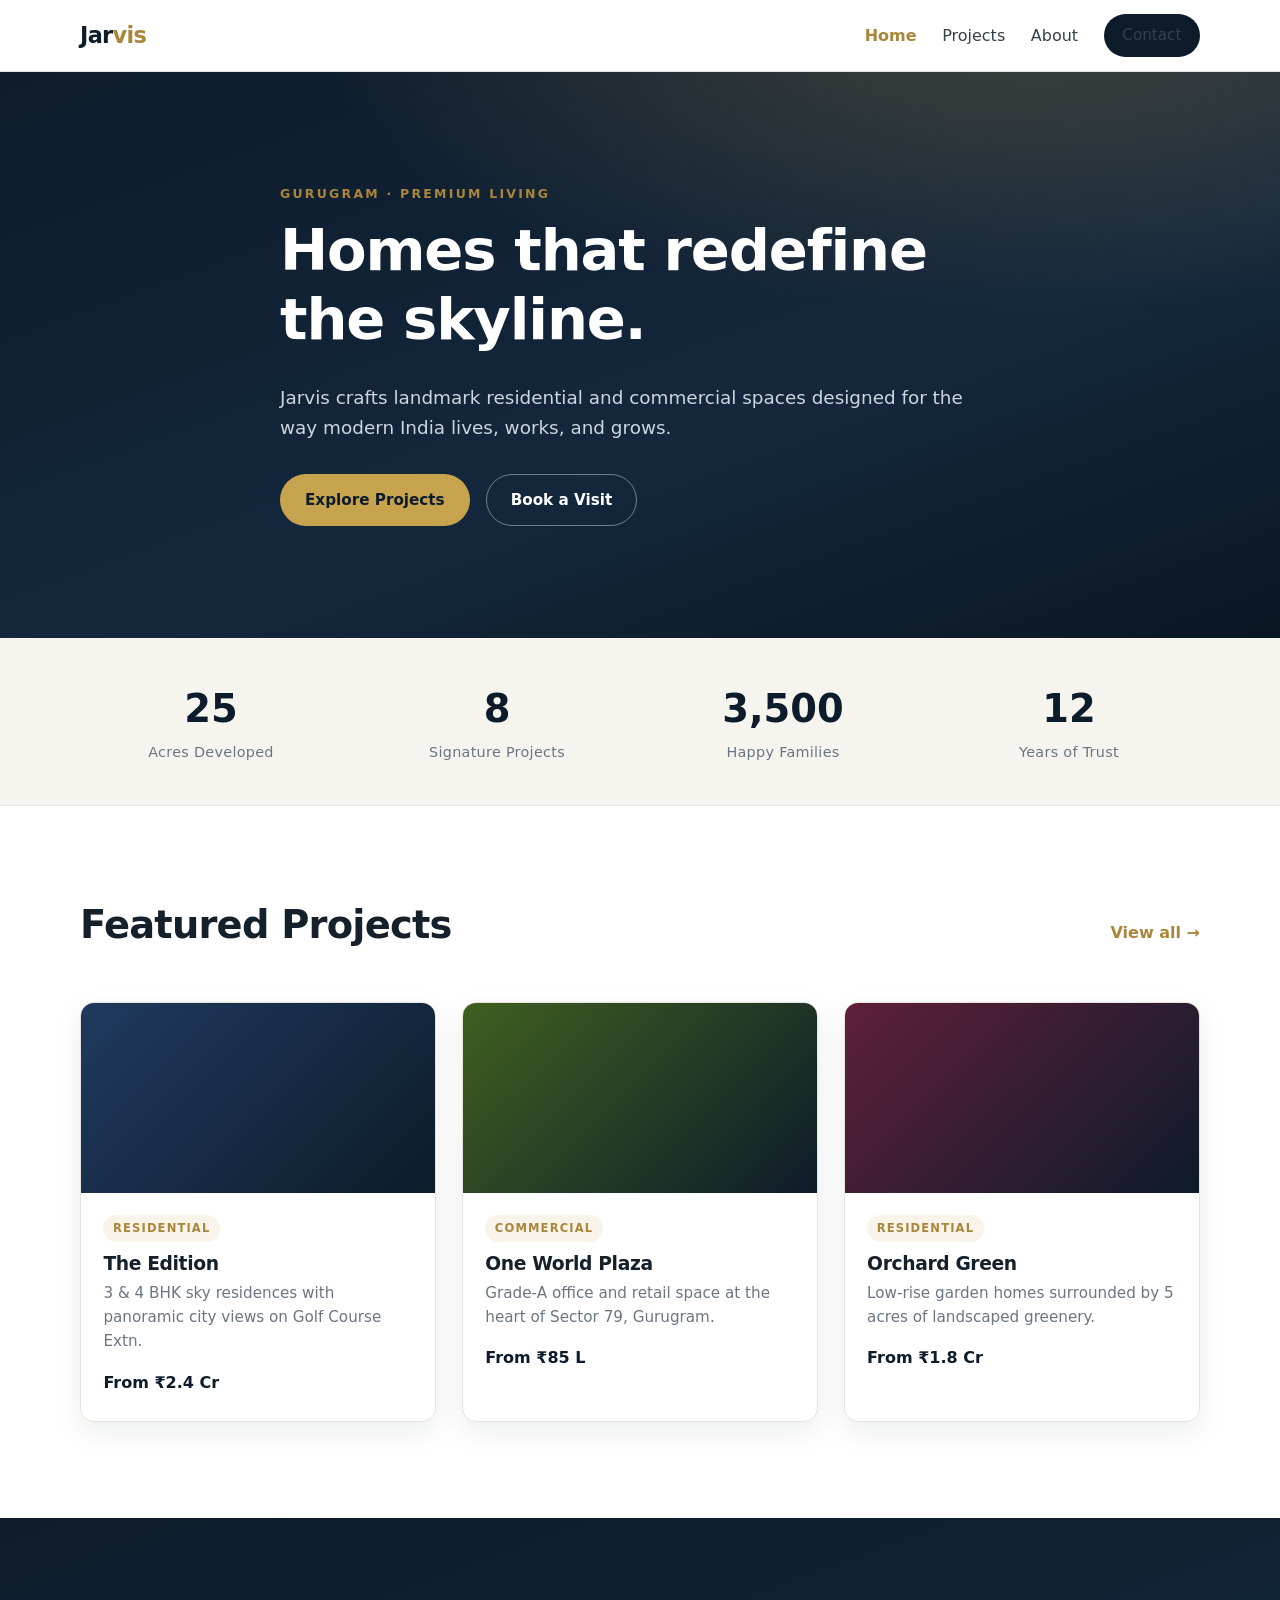
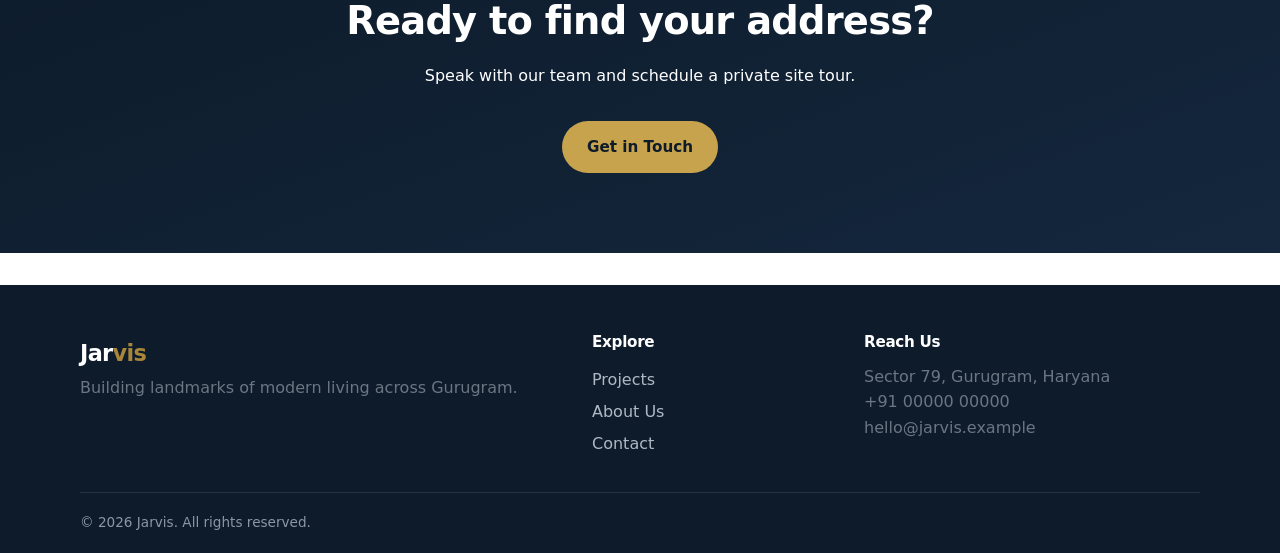
==== index.html @ 3f621bff "Initial commit: Jarvis real estate website" ====
<!DOCTYPE html>
<html lang="en">
<head>
  <meta charset="UTF-8" />
  <meta name="viewport" content="width=device-width, initial-scale=1.0" />
  <meta name="description" content="Jarvis — premium residential and commercial real estate in Gurugram and beyond." />
  <title>Jarvis — Premium Real Estate</title>
  <link rel="stylesheet" href="css/styles.css" />
</head>
<body>
  <header class="site-header" id="top">
    <div class="container nav-wrap">
      <a class="brand" href="index.html">Jar<span>vis</span></a>
      <button class="nav-toggle" aria-label="Toggle menu" aria-expanded="false">
        <span></span><span></span><span></span>
      </button>
      <nav class="nav">
        <a href="index.html" class="active">Home</a>
        <a href="projects.html">Projects</a>
        <a href="about.html">About</a>
        <a href="contact.html" class="btn btn-nav">Contact</a>
      </nav>
    </div>
  </header>

  <main>
    <section class="hero">
      <div class="container hero-inner">
        <p class="eyebrow">Gurugram · Premium Living</p>
        <h1>Homes that redefine the skyline.</h1>
        <p class="lead">
          Jarvis crafts landmark residential and commercial spaces
          designed for the way modern India lives, works, and grows.
        </p>
        <div class="hero-actions">
          <a href="projects.html" class="btn btn-primary">Explore Projects</a>
          <a href="contact.html" class="btn btn-ghost">Book a Visit</a>
        </div>
      </div>
    </section>

    <section class="stats">
      <div class="container stats-grid">
        <div class="stat"><span class="num" data-count="25">0</span><span class="label">Acres Developed</span></div>
        <div class="stat"><span class="num" data-count="8">0</span><span class="label">Signature Projects</span></div>
        <div class="stat"><span class="num" data-count="3500">0</span><span class="label">Happy Families</span></div>
        <div class="stat"><span class="num" data-count="12">0</span><span class="label">Years of Trust</span></div>
      </div>
    </section>

    <section class="section">
      <div class="container">
        <div class="section-head">
          <h2>Featured Projects</h2>
          <a href="projects.html" class="link-more">View all →</a>
        </div>
        <div class="cards">
          <article class="card">
            <div class="card-media" style="--h:#1f3a5f"></div>
            <div class="card-body">
              <span class="tag">Residential</span>
              <h3>The Edition</h3>
              <p>3 &amp; 4 BHK sky residences with panoramic city views on Golf Course Extn.</p>
              <span class="price">From ₹2.4 Cr</span>
            </div>
          </article>
          <article class="card">
            <div class="card-media" style="--h:#3f5f1f"></div>
            <div class="card-body">
              <span class="tag">Commercial</span>
              <h3>One World Plaza</h3>
              <p>Grade-A office and retail space at the heart of Sector 79, Gurugram.</p>
              <span class="price">From ₹85 L</span>
            </div>
          </article>
          <article class="card">
            <div class="card-media" style="--h:#5f1f3a"></div>
            <div class="card-body">
              <span class="tag">Residential</span>
              <h3>Orchard Green</h3>
              <p>Low-rise garden homes surrounded by 5 acres of landscaped greenery.</p>
              <span class="price">From ₹1.8 Cr</span>
            </div>
          </article>
        </div>
      </div>
    </section>

    <section class="cta">
      <div class="container cta-inner">
        <h2>Ready to find your address?</h2>
        <p>Speak with our team and schedule a private site tour.</p>
        <a href="contact.html" class="btn btn-primary">Get in Touch</a>
      </div>
    </section>
  </main>

  <footer class="site-footer">
    <div class="container footer-grid">
      <div>
        <a class="brand" href="index.html">Jar<span>vis</span></a>
        <p class="muted">Building landmarks of modern living across Gurugram.</p>
      </div>
      <div>
        <h4>Explore</h4>
        <a href="projects.html">Projects</a>
        <a href="about.html">About Us</a>
        <a href="contact.html">Contact</a>
      </div>
      <div>
        <h4>Reach Us</h4>
        <p class="muted">Sector 79, Gurugram, Haryana<br />+91 00000 00000<br />hello@jarvis.example</p>
      </div>
    </div>
    <div class="container footer-bottom">
      <span>© <span id="year"></span> Jarvis. All rights reserved.</span>
    </div>
  </footer>

  <script src="js/main.js"></script>
</body>
</html>
---- css/styles.css ----
/* ===== Smartworld Developers — Design System ===== */
:root {
  --navy: #0d1b2a;
  --navy-2: #14273d;
  --ink: #16202b;
  --paper: #ffffff;
  --sand: #f6f4ef;
  --muted: #6b7683;
  --line: #e7e3da;
  --gold: #c8a34e;
  --gold-dark: #a9863a;
  --radius: 14px;
  --shadow: 0 10px 30px rgba(13, 27, 42, 0.08);
  --wrap: 1120px;
  --font: "Segoe UI", system-ui, -apple-system, Roboto, Helvetica, Arial, sans-serif;
}

* { box-sizing: border-box; }
html { scroll-behavior: smooth; }
body {
  margin: 0;
  font-family: var(--font);
  color: var(--ink);
  background: var(--paper);
  line-height: 1.6;
  -webkit-font-smoothing: antialiased;
}
h1, h2, h3, h4 { line-height: 1.2; margin: 0 0 .5em; letter-spacing: -0.02em; }
h1 { font-size: clamp(2.2rem, 5vw, 3.6rem); }
h2 { font-size: clamp(1.6rem, 3.5vw, 2.4rem); }
p { margin: 0 0 1rem; }
a { color: inherit; text-decoration: none; }
img { max-width: 100%; display: block; }

.container { width: min(var(--wrap), 92%); margin-inline: auto; }
.muted { color: var(--muted); }
.eyebrow {
  text-transform: uppercase; letter-spacing: .18em; font-size: .78rem;
  font-weight: 700; color: var(--gold-dark); margin-bottom: .75rem;
}
.lead { font-size: 1.15rem; color: #3a4653; max-width: 60ch; }

/* ===== Buttons ===== */
.btn {
  display: inline-block; padding: .8rem 1.5rem; border-radius: 999px;
  font-weight: 600; font-size: .95rem; cursor: pointer; border: 1px solid transparent;
  transition: transform .15s ease, background .2s ease, color .2s ease, box-shadow .2s ease;
}
.btn:active { transform: translateY(1px); }
.btn-primary { background: var(--gold); color: var(--navy); }
.btn-primary:hover { background: var(--gold-dark); box-shadow: 0 8px 20px rgba(200,163,78,.35); }
.btn-ghost { border-color: rgba(255,255,255,.4); color: #fff; }
.btn-ghost:hover { background: rgba(255,255,255,.1); }
.btn-nav { padding: .5rem 1.1rem; background: var(--navy); color: #fff; }
.btn-nav:hover { background: var(--navy-2); }

/* ===== Header / Nav ===== */
.site-header {
  position: sticky; top: 0; z-index: 50;
  background: rgba(255,255,255,.9); backdrop-filter: blur(10px);
  border-bottom: 1px solid var(--line);
}
.nav-wrap { display: flex; align-items: center; justify-content: space-between; padding: .9rem 0; }
.brand { font-size: 1.4rem; font-weight: 800; letter-spacing: -.03em; color: var(--navy); }
.brand span { color: var(--gold-dark); }
.nav { display: flex; align-items: center; gap: 1.6rem; }
.nav a { font-weight: 500; color: #33404d; }
.nav a:hover { color: var(--navy); }
.nav a.active:not(.btn) { color: var(--gold-dark); font-weight: 700; }
.nav-toggle { display: none; flex-direction: column; gap: 5px; background: none; border: 0; cursor: pointer; padding: 6px; }
.nav-toggle span { width: 24px; height: 2px; background: var(--navy); transition: .25s; }

/* ===== Hero ===== */
.hero {
  color: #fff; position: relative; overflow: hidden;
  background:
    radial-gradient(1200px 500px at 80% -10%, rgba(200,163,78,.25), transparent 60%),
    linear-gradient(160deg, var(--navy) 0%, var(--navy-2) 60%, #0a1622 100%);
}
.hero-inner { padding: clamp(4rem, 10vw, 7rem) 0; max-width: 720px; }
.hero .lead { color: #cdd6df; }
.hero-actions { display: flex; gap: 1rem; flex-wrap: wrap; margin-top: 2rem; }

/* ===== Stats ===== */
.stats { background: var(--sand); border-bottom: 1px solid var(--line); }
.stats-grid { display: grid; grid-template-columns: repeat(4, 1fr); gap: 1.5rem; padding: 2.5rem 0; text-align: center; }
.stat .num { display: block; font-size: 2.4rem; font-weight: 800; color: var(--navy); }
.stat .label { color: var(--muted); font-size: .9rem; letter-spacing: .02em; }

/* ===== Sections ===== */
.section { padding: clamp(3.5rem, 8vw, 6rem) 0; }
.section.alt { background: var(--sand); }
.section-head { display: flex; align-items: baseline; justify-content: space-between; gap: 1rem; margin-bottom: 2.2rem; flex-wrap: wrap; }
.link-more { color: var(--gold-dark); font-weight: 600; }
.page-head { padding: clamp(3rem, 7vw, 5rem) 0 0; }

/* ===== Cards ===== */
.cards { display: grid; grid-template-columns: repeat(auto-fill, minmax(280px, 1fr)); gap: 1.6rem; }
.card {
  background: #fff; border: 1px solid var(--line); border-radius: var(--radius);
  overflow: hidden; box-shadow: var(--shadow);
  transition: transform .2s ease, box-shadow .2s ease;
}
.card:hover { transform: translateY(-4px); box-shadow: 0 18px 40px rgba(13,27,42,.14); }
.card-media { height: 190px; background: linear-gradient(135deg, var(--h, #1f3a5f), #0d1b2a); }
.card-body { padding: 1.3rem 1.4rem 1.6rem; }
.tag {
  display: inline-block; font-size: .72rem; font-weight: 700; text-transform: uppercase;
  letter-spacing: .1em; color: var(--gold-dark); background: rgba(200,163,78,.12);
  padding: .25rem .6rem; border-radius: 999px; margin-bottom: .7rem;
}
.card h3 { margin-bottom: .35rem; }
.card p { color: var(--muted); font-size: .95rem; }
.price { font-weight: 700; color: var(--navy); }

/* ===== Filters ===== */
.filters { display: flex; gap: .6rem; flex-wrap: wrap; margin-bottom: 2rem; }
.chip {
  padding: .5rem 1.1rem; border-radius: 999px; border: 1px solid var(--line);
  background: #fff; cursor: pointer; font-weight: 600; color: #45525f; transition: .2s;
}
.chip:hover { border-color: var(--gold); }
.chip.active { background: var(--navy); color: #fff; border-color: var(--navy); }

/* ===== Values / Prose ===== */
.prose { max-width: 70ch; font-size: 1.08rem; color: #33404d; }
.values { display: grid; grid-template-columns: repeat(auto-fit, minmax(220px, 1fr)); gap: 1.4rem; }
.value { background: #fff; border: 1px solid var(--line); border-radius: var(--radius); padding: 1.5rem; }
.value h3 { color: var(--navy); }
.value p { color: var(--muted); margin: 0; }

/* ===== CTA ===== */
.cta { background: linear-gradient(160deg, var(--navy), var(--navy-2)); color: #fff; }
.cta-inner { text-align: center; padding: clamp(3rem, 7vw, 5rem) 0; }
.cta .btn { margin-top: 1rem; }

/* ===== Contact ===== */
.contact-grid { display: grid; grid-template-columns: 1.4fr 1fr; gap: 3rem; }
.field { margin-bottom: 1.1rem; display: flex; flex-direction: column; gap: .4rem; }
.field label { font-weight: 600; font-size: .9rem; }
.field input, .field textarea {
  font: inherit; padding: .75rem .9rem; border: 1px solid var(--line);
  border-radius: 10px; background: var(--sand); color: var(--ink); resize: vertical;
}
.field input:focus, .field textarea:focus { outline: 2px solid var(--gold); border-color: transparent; background: #fff; }
.form-note { font-weight: 600; min-height: 1.2em; margin-top: .5rem; }
.form-note.ok { color: #2e7d32; }
.form-note.err { color: #c0392b; }
.contact-info h3 { color: var(--navy); font-size: 1rem; margin-top: 1.2rem; }
.contact-info h3:first-child { margin-top: 0; }

/* ===== Footer ===== */
.site-footer { background: var(--navy); color: #cdd6df; margin-top: 2rem; }
.footer-grid { display: grid; grid-template-columns: 2fr 1fr 1.4fr; gap: 2rem; padding: 3rem 0 2rem; }
.site-footer .brand { color: #fff; }
.footer-grid h4 { color: #fff; margin-bottom: .8rem; font-size: .95rem; }
.footer-grid a { display: block; color: #aeb9c4; padding: .2rem 0; }
.footer-grid a:hover { color: var(--gold); }
.footer-bottom { border-top: 1px solid rgba(255,255,255,.1); padding: 1.2rem 0; font-size: .85rem; color: #8b97a3; }

/* ===== Responsive ===== */
@media (max-width: 780px) {
  .nav-toggle { display: flex; }
  .nav {
    position: fixed; inset: 62px 0 auto 0; flex-direction: column; align-items: flex-start;
    gap: 0; background: #fff; border-bottom: 1px solid var(--line); padding: .5rem 6%;
    transform: translateY(-140%); transition: transform .3s ease; box-shadow: var(--shadow);
  }
  .nav.open { transform: translateY(0); }
  .nav a { width: 100%; padding: .9rem 0; border-bottom: 1px solid var(--line); }
  .nav .btn-nav { border-bottom: 0; margin: .6rem 0; }
  .stats-grid { grid-template-columns: repeat(2, 1fr); }
  .contact-grid { grid-template-columns: 1fr; gap: 2rem; }
  .footer-grid { grid-template-columns: 1fr; gap: 1.5rem; }
}
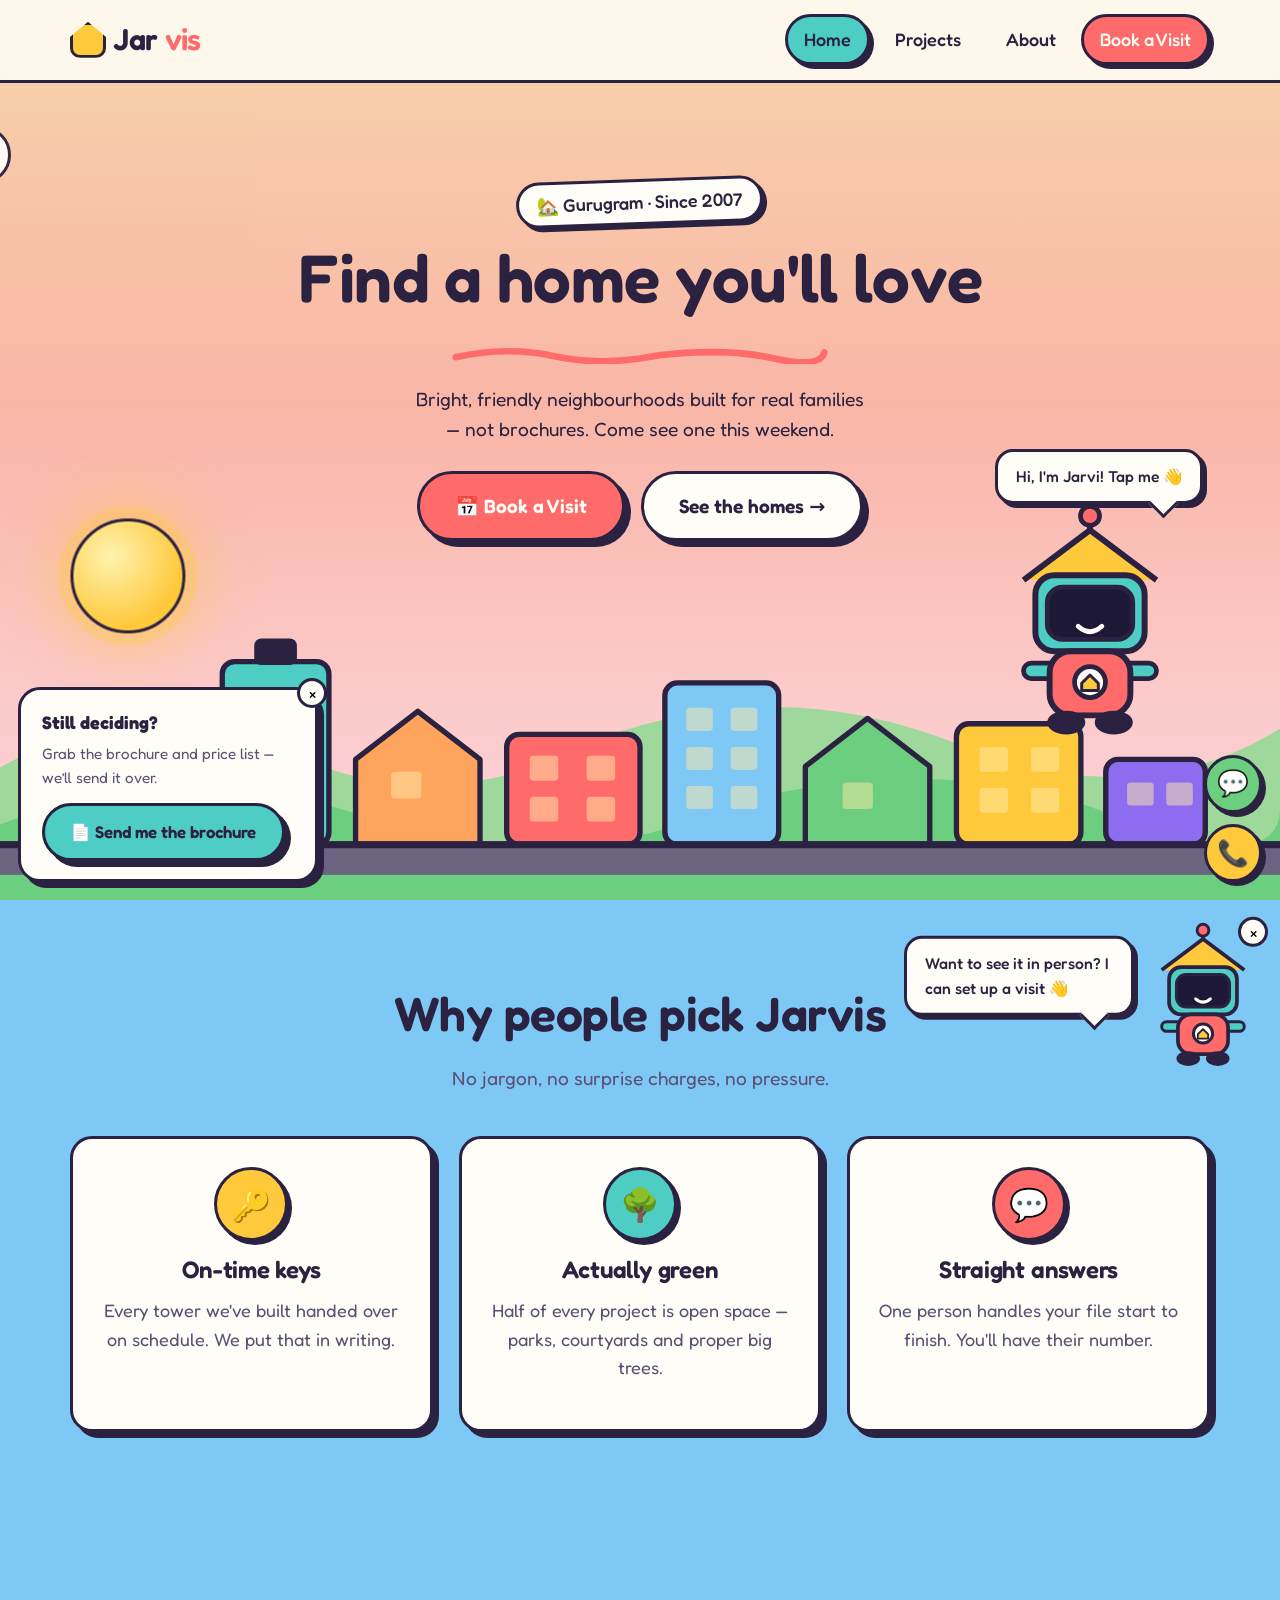
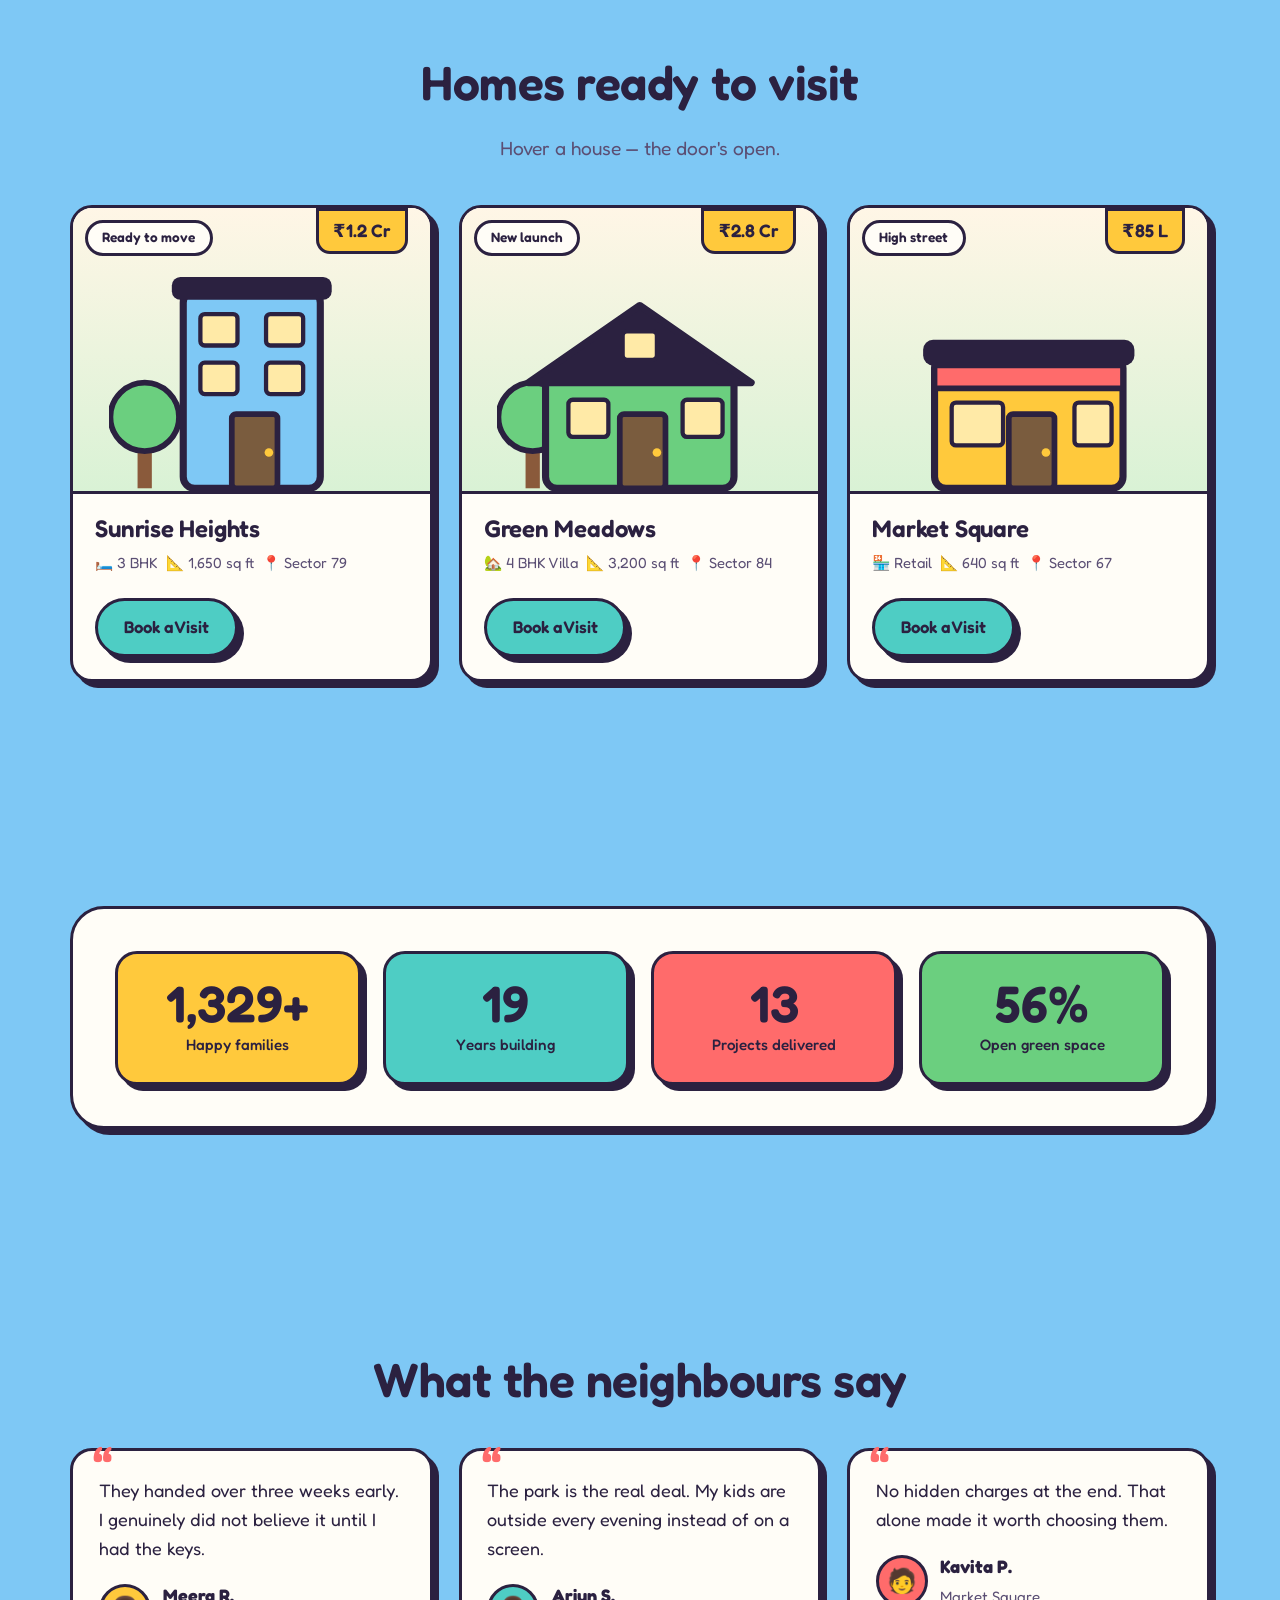
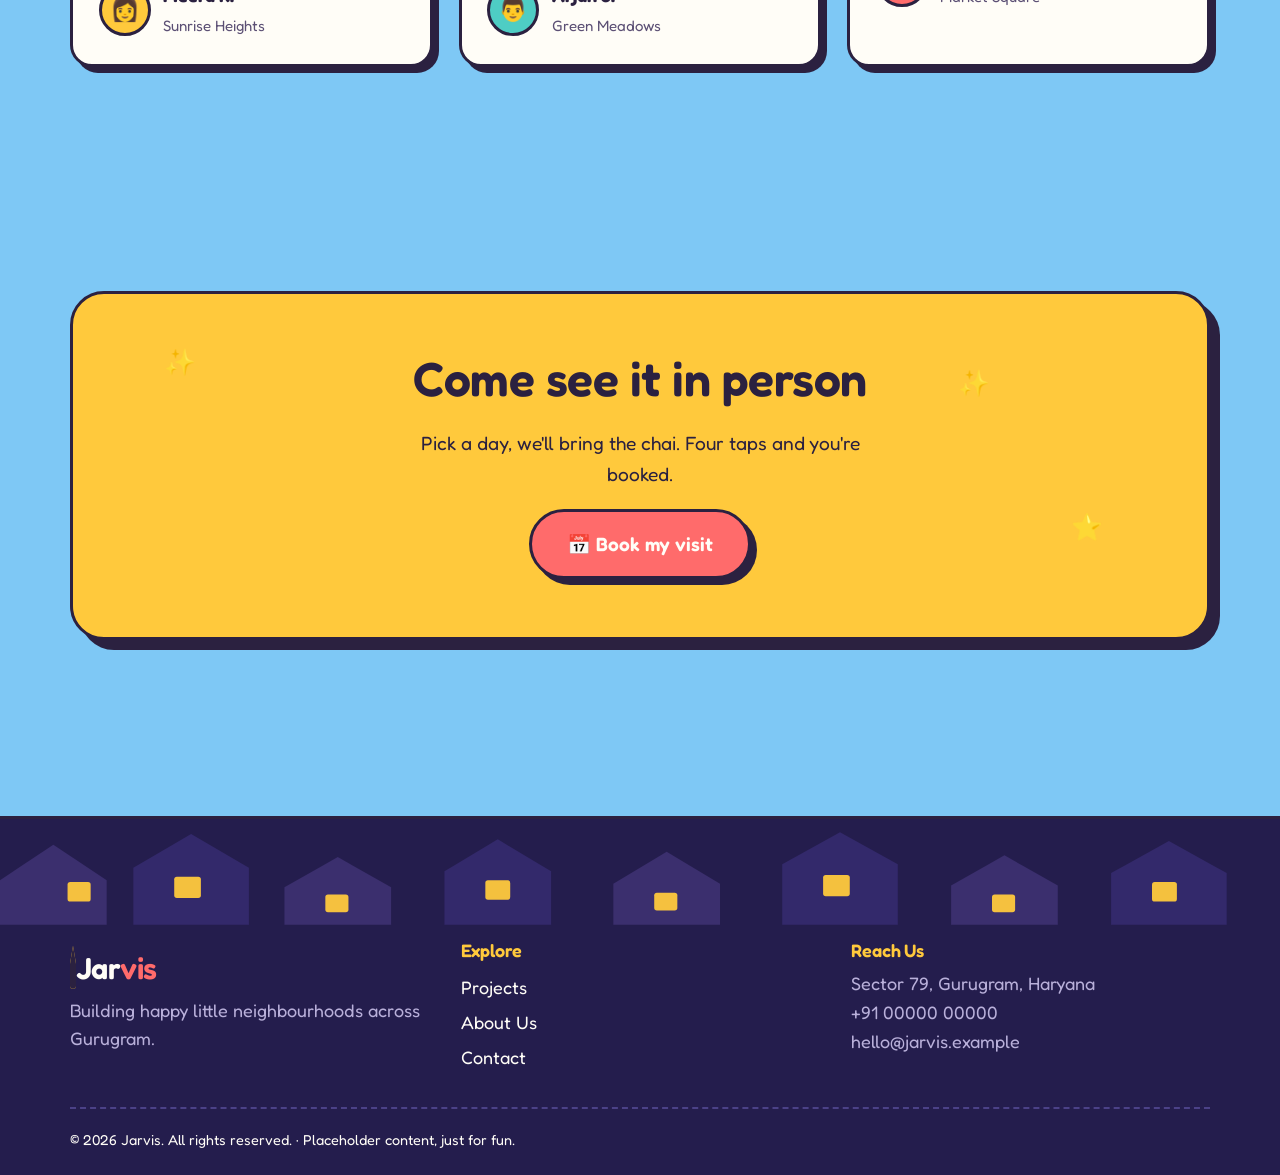
==== commit 5eb6aebe: "Cartoon redesign: day-to-night sky, Jarvi mascot, booking wizard Rebuilds the whole site as a hand-d" ====
--- a/index.html
+++ b/index.html
@@ -3,12 +3,15 @@
 <head>
   <meta charset="UTF-8" />
   <meta name="viewport" content="width=device-width, initial-scale=1.0" />
-  <meta name="description" content="Jarvis — premium residential and commercial real estate in Gurugram and beyond." />
-  <title>Jarvis — Premium Real Estate</title>
+  <meta name="description" content="Jarvis builds happy little neighbourhoods across Gurugram. Book a site visit in four taps." />
+  <title>Jarvis — Homes with a Happy Face</title>
+  <link rel="preconnect" href="https://fonts.googleapis.com" />
+  <link rel="preconnect" href="https://fonts.gstatic.com" crossorigin />
+  <link href="https://fonts.googleapis.com/css2?family=Fredoka:wght@400;500;600&display=swap" rel="stylesheet" />
   <link rel="stylesheet" href="css/styles.css" />
 </head>
-<body>
-  <header class="site-header" id="top">
+<body data-phone="+910000000000">
+  <header class="site-header">
     <div class="container nav-wrap">
       <a class="brand" href="index.html">Jar<span>vis</span></a>
       <button class="nav-toggle" aria-label="Toggle menu" aria-expanded="false">
@@ -18,102 +21,269 @@
         <a href="index.html" class="active">Home</a>
         <a href="projects.html">Projects</a>
         <a href="about.html">About</a>
-        <a href="contact.html" class="btn btn-nav">Contact</a>
+        <a href="contact.html" class="btn-nav" data-book data-source="header">Book a Visit</a>
       </nav>
     </div>
   </header>
 
   <main>
+    <!-- ================= HERO ================= -->
     <section class="hero">
       <div class="container hero-inner">
-        <p class="eyebrow">Gurugram · Premium Living</p>
-        <h1>Homes that redefine the skyline.</h1>
-        <p class="lead">
-          Jarvis crafts landmark residential and commercial spaces
-          designed for the way modern India lives, works, and grows.
-        </p>
-        <div class="hero-actions">
-          <a href="projects.html" class="btn btn-primary">Explore Projects</a>
-          <a href="contact.html" class="btn btn-ghost">Book a Visit</a>
-        </div>
-      </div>
-    </section>
-
-    <section class="stats">
-      <div class="container stats-grid">
-        <div class="stat"><span class="num" data-count="25">0</span><span class="label">Acres Developed</span></div>
-        <div class="stat"><span class="num" data-count="8">0</span><span class="label">Signature Projects</span></div>
-        <div class="stat"><span class="num" data-count="3500">0</span><span class="label">Happy Families</span></div>
-        <div class="stat"><span class="num" data-count="12">0</span><span class="label">Years of Trust</span></div>
-      </div>
-    </section>
-
+        <p class="eyebrow">🏡 Gurugram · Since 2007</p>
+        <h1 class="pop-in">Find a home you'll love</h1>
+        <svg class="squiggle" viewBox="0 0 400 24" aria-hidden="true">
+          <path d="M6 16 Q60 4 110 15 T220 14 Q290 6 340 17 T394 11" />
+        </svg>
+        <p class="lead">Bright, friendly neighbourhoods built for real families — not brochures. Come see one this weekend.</p>
+        <div class="hero-cta">
+          <button class="btn btn-coral btn-lg" type="button" data-book data-source="hero">📅 Book a Visit</button>
+          <a class="btn btn-lg" href="projects.html">See the homes →</a>
+        </div>
+      </div>
+
+      <div class="hero-jarvi">
+        <div class="bubble">Hi, I'm Jarvi! Tap me 👋</div>
+      </div>
+
+      <div class="skyline">
+        <svg viewBox="0 0 1440 280" aria-hidden="true">
+          <rect x="90" y="96" width="140" height="150" rx="14" fill="#8d6cf0" stroke="#2b2140" stroke-width="6"/>
+          <rect class="win" x="115" y="120" width="30" height="26" rx="4"/>
+          <rect class="win" x="175" y="120" width="30" height="26" rx="4"/>
+          <rect class="win" x="115" y="168" width="30" height="26" rx="4"/>
+          <rect class="win" x="175" y="168" width="30" height="26" rx="4"/>
+
+          <rect x="250" y="40" width="120" height="206" rx="14" fill="#4ecdc4" stroke="#2b2140" stroke-width="6"/>
+          <rect x="286" y="14" width="48" height="30" rx="8" fill="#2b2140"/>
+          <rect class="win" x="275" y="70" width="28" height="24" rx="4"/>
+          <rect class="win" x="318" y="70" width="28" height="24" rx="4"/>
+          <rect class="win" x="275" y="112" width="28" height="24" rx="4"/>
+          <rect class="win" x="318" y="112" width="28" height="24" rx="4"/>
+          <rect class="win" x="275" y="154" width="28" height="24" rx="4"/>
+          <rect class="win" x="318" y="154" width="28" height="24" rx="4"/>
+
+          <path d="M400 246 V150 L470 96 L540 150 V246 Z" fill="#ffa45c" stroke="#2b2140" stroke-width="6" stroke-linejoin="round"/>
+          <rect class="win" x="440" y="164" width="34" height="30" rx="4"/>
+
+          <rect x="570" y="122" width="150" height="124" rx="14" fill="#ff6b6b" stroke="#2b2140" stroke-width="6"/>
+          <rect class="win" x="596" y="146" width="32" height="28" rx="4"/>
+          <rect class="win" x="660" y="146" width="32" height="28" rx="4"/>
+          <rect class="win" x="596" y="192" width="32" height="28" rx="4"/>
+          <rect class="win" x="660" y="192" width="32" height="28" rx="4"/>
+
+          <rect x="748" y="64" width="128" height="182" rx="14" fill="#7ec8f5" stroke="#2b2140" stroke-width="6"/>
+          <rect class="win" x="772" y="92" width="30" height="26" rx="4"/>
+          <rect class="win" x="822" y="92" width="30" height="26" rx="4"/>
+          <rect class="win" x="772" y="136" width="30" height="26" rx="4"/>
+          <rect class="win" x="822" y="136" width="30" height="26" rx="4"/>
+          <rect class="win" x="772" y="180" width="30" height="26" rx="4"/>
+          <rect class="win" x="822" y="180" width="30" height="26" rx="4"/>
+
+          <path d="M906 246 V158 L976 104 L1046 158 V246 Z" fill="#6bcf7f" stroke="#2b2140" stroke-width="6" stroke-linejoin="round"/>
+          <rect class="win" x="948" y="176" width="34" height="30" rx="4"/>
+
+          <rect x="1076" y="110" width="140" height="136" rx="14" fill="#ffc93c" stroke="#2b2140" stroke-width="6"/>
+          <rect class="win" x="1102" y="136" width="32" height="28" rx="4"/>
+          <rect class="win" x="1160" y="136" width="32" height="28" rx="4"/>
+          <rect class="win" x="1102" y="182" width="32" height="28" rx="4"/>
+          <rect class="win" x="1160" y="182" width="32" height="28" rx="4"/>
+
+          <rect x="1244" y="150" width="112" height="96" rx="14" fill="#8d6cf0" stroke="#2b2140" stroke-width="6"/>
+          <rect class="win" x="1268" y="176" width="30" height="26" rx="4"/>
+          <rect class="win" x="1312" y="176" width="30" height="26" rx="4"/>
+
+          <rect x="0" y="246" width="1440" height="34" fill="#6b6480"/>
+          <rect x="0" y="242" width="1440" height="8" fill="#2b2140"/>
+        </svg>
+        <div class="car-lane"></div>
+      </div>
+    </section>
+
+    <!-- ================= WHY US ================= -->
     <section class="section">
       <div class="container">
         <div class="section-head">
-          <h2>Featured Projects</h2>
-          <a href="projects.html" class="link-more">View all →</a>
-        </div>
-        <div class="cards">
-          <article class="card">
-            <div class="card-media" style="--h:#1f3a5f"></div>
+          <h2>Why people pick Jarvis</h2>
+          <p class="lead muted">No jargon, no surprise charges, no pressure.</p>
+        </div>
+        <div class="grid grid-3">
+          <article class="feature reveal">
+            <div class="doodle" style="--h:#ffc93c">🔑</div>
+            <h3>On-time keys</h3>
+            <p class="muted">Every tower we've built handed over on schedule. We put that in writing.</p>
+          </article>
+          <article class="feature reveal">
+            <div class="doodle" style="--h:#4ecdc4">🌳</div>
+            <h3>Actually green</h3>
+            <p class="muted">Half of every project is open space — parks, courtyards and proper big trees.</p>
+          </article>
+          <article class="feature reveal">
+            <div class="doodle" style="--h:#ff6b6b">💬</div>
+            <h3>Straight answers</h3>
+            <p class="muted">One person handles your file start to finish. You'll have their number.</p>
+          </article>
+        </div>
+      </div>
+    </section>
+
+    <!-- ================= FEATURED PROJECTS ================= -->
+    <section class="section">
+      <div class="container">
+        <div class="section-head">
+          <h2>Homes ready to visit</h2>
+          <p class="lead muted">Hover a house — the door's open.</p>
+        </div>
+        <div class="grid grid-3">
+          <article class="card reveal" data-type="residential" style="--h:#7ec8f5">
+            <div class="card-media" data-house="tower">
+              <span class="tag">Ready to move</span>
+              <span class="price-tag">₹1.2 Cr</span>
+            </div>
             <div class="card-body">
-              <span class="tag">Residential</span>
-              <h3>The Edition</h3>
-              <p>3 &amp; 4 BHK sky residences with panoramic city views on Golf Course Extn.</p>
-              <span class="price">From ₹2.4 Cr</span>
-            </div>
-          </article>
-          <article class="card">
-            <div class="card-media" style="--h:#3f5f1f"></div>
+              <h3>Sunrise Heights</h3>
+              <p class="card-meta"><span>🛏️ 3 BHK</span><span>📐 1,650 sq ft</span><span>📍 Sector 79</span></p>
+              <button class="btn btn-mint" type="button" data-book data-project="Sunrise Heights" data-source="home card">Book a Visit</button>
+            </div>
+          </article>
+
+          <article class="card reveal" data-type="residential" style="--h:#6bcf7f">
+            <div class="card-media" data-house="villa">
+              <span class="tag">New launch</span>
+              <span class="price-tag">₹2.8 Cr</span>
+            </div>
             <div class="card-body">
-              <span class="tag">Commercial</span>
-              <h3>One World Plaza</h3>
-              <p>Grade-A office and retail space at the heart of Sector 79, Gurugram.</p>
-              <span class="price">From ₹85 L</span>
-            </div>
-          </article>
-          <article class="card">
-            <div class="card-media" style="--h:#5f1f3a"></div>
+              <h3>Green Meadows</h3>
+              <p class="card-meta"><span>🏡 4 BHK Villa</span><span>📐 3,200 sq ft</span><span>📍 Sector 84</span></p>
+              <button class="btn btn-mint" type="button" data-book data-project="Green Meadows" data-source="home card">Book a Visit</button>
+            </div>
+          </article>
+
+          <article class="card reveal" data-type="commercial" style="--h:#ffc93c">
+            <div class="card-media" data-house="shop">
+              <span class="tag">High street</span>
+              <span class="price-tag">₹85 L</span>
+            </div>
             <div class="card-body">
-              <span class="tag">Residential</span>
-              <h3>Orchard Green</h3>
-              <p>Low-rise garden homes surrounded by 5 acres of landscaped greenery.</p>
-              <span class="price">From ₹1.8 Cr</span>
-            </div>
-          </article>
-        </div>
-      </div>
-    </section>
-
-    <section class="cta">
-      <div class="container cta-inner">
-        <h2>Ready to find your address?</h2>
-        <p>Speak with our team and schedule a private site tour.</p>
-        <a href="contact.html" class="btn btn-primary">Get in Touch</a>
+              <h3>Market Square</h3>
+              <p class="card-meta"><span>🏪 Retail</span><span>📐 640 sq ft</span><span>📍 Sector 67</span></p>
+              <button class="btn btn-mint" type="button" data-book data-project="Market Square" data-source="home card">Book a Visit</button>
+            </div>
+          </article>
+        </div>
+      </div>
+    </section>
+
+    <!-- ================= STATS ================= -->
+    <section class="section">
+      <div class="container">
+        <div class="panel">
+          <div class="stats">
+            <div class="stat" style="--h:#ffc93c">
+              <span class="num" data-count="1240" data-suffix="+">0</span>
+              <span class="label">Happy families</span>
+            </div>
+            <div class="stat" style="--h:#4ecdc4">
+              <span class="num" data-count="18">0</span>
+              <span class="label">Years building</span>
+            </div>
+            <div class="stat" style="--h:#ff6b6b">
+              <span class="num" data-count="12">0</span>
+              <span class="label">Projects delivered</span>
+            </div>
+            <div class="stat" style="--h:#6bcf7f">
+              <span class="num" data-count="52" data-suffix="%">0</span>
+              <span class="label">Open green space</span>
+            </div>
+          </div>
+        </div>
+      </div>
+    </section>
+
+    <!-- ================= TESTIMONIALS ================= -->
+    <section class="section">
+      <div class="container">
+        <div class="section-head"><h2>What the neighbours say</h2></div>
+        <div class="grid grid-3">
+          <article class="quote reveal">
+            <p>They handed over three weeks early. I genuinely did not believe it until I had the keys.</p>
+            <div class="who">
+              <span class="avatar" style="--h:#ffc93c">👩</span>
+              <span><strong>Meera R.</strong><br /><small class="muted">Sunrise Heights</small></span>
+            </div>
+          </article>
+          <article class="quote reveal">
+            <p>The park is the real deal. My kids are outside every evening instead of on a screen.</p>
+            <div class="who">
+              <span class="avatar" style="--h:#4ecdc4">👨</span>
+              <span><strong>Arjun S.</strong><br /><small class="muted">Green Meadows</small></span>
+            </div>
+          </article>
+          <article class="quote reveal">
+            <p>No hidden charges at the end. That alone made it worth choosing them.</p>
+            <div class="who">
+              <span class="avatar" style="--h:#ff6b6b">🧑</span>
+              <span><strong>Kavita P.</strong><br /><small class="muted">Market Square</small></span>
+            </div>
+          </article>
+        </div>
+      </div>
+    </section>
+
+    <!-- ================= CTA ================= -->
+    <section class="section">
+      <div class="container">
+        <div class="cta-band reveal">
+          <span class="sparkle" style="top:14%;left:8%">✨</span>
+          <span class="sparkle" style="top:62%;left:88%;animation-delay:1.2s">⭐</span>
+          <span class="sparkle" style="top:20%;left:78%;animation-delay:2.1s">✨</span>
+          <h2>Come see it in person</h2>
+          <p class="lead">Pick a day, we'll bring the chai. Four taps and you're booked.</p>
+          <button class="btn btn-coral btn-lg" type="button" data-book data-source="home cta">📅 Book my visit</button>
+        </div>
       </div>
     </section>
   </main>
 
   <footer class="site-footer">
-    <div class="container footer-grid">
-      <div>
-        <a class="brand" href="index.html">Jar<span>vis</span></a>
-        <p class="muted">Building landmarks of modern living across Gurugram.</p>
-      </div>
-      <div>
-        <h4>Explore</h4>
-        <a href="projects.html">Projects</a>
-        <a href="about.html">About Us</a>
-        <a href="contact.html">Contact</a>
-      </div>
-      <div>
-        <h4>Reach Us</h4>
-        <p class="muted">Sector 79, Gurugram, Haryana<br />+91 00000 00000<br />hello@jarvis.example</p>
-      </div>
-    </div>
-    <div class="container footer-bottom">
-      <span>© <span id="year"></span> Jarvis. All rights reserved.</span>
+    <svg class="footer-houses" viewBox="0 0 1440 120" preserveAspectRatio="none" aria-hidden="true">
+      <path d="M0 120 V70 L60 30 L120 70 V120 Z" fill="#3b2f6e"/>
+      <rect class="fwin" x="76" y="72" width="26" height="22" rx="3"/>
+      <path d="M150 120 V56 L215 18 L280 56 V120 Z" fill="#33296b"/>
+      <rect class="fwin" x="196" y="66" width="30" height="24" rx="3"/>
+      <path d="M320 120 V78 L380 44 L440 78 V120 Z" fill="#3b2f6e"/>
+      <rect class="fwin" x="366" y="86" width="26" height="20" rx="3"/>
+      <path d="M500 120 V60 L560 24 L620 60 V120 Z" fill="#33296b"/>
+      <rect class="fwin" x="546" y="70" width="28" height="22" rx="3"/>
+      <path d="M690 120 V74 L750 38 L810 74 V120 Z" fill="#3b2f6e"/>
+      <rect class="fwin" x="736" y="84" width="26" height="20" rx="3"/>
+      <path d="M880 120 V52 L945 16 L1010 52 V120 Z" fill="#33296b"/>
+      <rect class="fwin" x="926" y="64" width="30" height="24" rx="3"/>
+      <path d="M1070 120 V76 L1130 42 L1190 76 V120 Z" fill="#3b2f6e"/>
+      <rect class="fwin" x="1116" y="86" width="26" height="20" rx="3"/>
+      <path d="M1250 120 V62 L1315 26 L1380 62 V120 Z" fill="#33296b"/>
+      <rect class="fwin" x="1296" y="72" width="28" height="22" rx="3"/>
+    </svg>
+    <div class="container">
+      <div class="footer-grid">
+        <div>
+          <a class="brand" href="index.html">Jar<span>vis</span></a>
+          <p class="muted">Building happy little neighbourhoods across Gurugram.</p>
+        </div>
+        <div>
+          <h4>Explore</h4>
+          <a href="projects.html">Projects</a>
+          <a href="about.html">About Us</a>
+          <a href="contact.html">Contact</a>
+        </div>
+        <div>
+          <h4>Reach Us</h4>
+          <p class="muted">Sector 79, Gurugram, Haryana<br />+91 00000 00000<br />hello@jarvis.example</p>
+        </div>
+      </div>
+      <div class="footer-bottom">
+        <span>© <span id="year"></span> Jarvis. All rights reserved. · Placeholder content, just for fun.</span>
+      </div>
     </div>
   </footer>
 
--- a/css/styles.css
+++ b/css/styles.css
@@ -1,175 +1,1267 @@
-/* ===== Smartworld Developers — Design System ===== */
+/* ============================================================
+   Jarvis — cartoon edition
+   Design tokens first. Change the look here, not in the rules.
+   ============================================================ */
+
 :root {
-  --navy: #0d1b2a;
-  --navy-2: #14273d;
-  --ink: #16202b;
-  --paper: #ffffff;
-  --sand: #f6f4ef;
-  --muted: #6b7683;
-  --line: #e7e3da;
-  --gold: #c8a34e;
-  --gold-dark: #a9863a;
-  --radius: 14px;
-  --shadow: 0 10px 30px rgba(13, 27, 42, 0.08);
-  --wrap: 1120px;
-  --font: "Segoe UI", system-ui, -apple-system, Roboto, Helvetica, Arial, sans-serif;
+  /* Ink + paper */
+  --ink: #2b2140;
+  --ink-soft: #5b4f74;
+  --cream: #fff6e6;
+  --paper: #fffdf7;
+
+  /* Cartoon palette */
+  --sun: #ffc93c;
+  --coral: #ff6b6b;
+  --mint: #4ecdc4;
+  --sky: #7ec8f5;
+  --grape: #8d6cf0;
+  --leaf: #6bcf7f;
+  --peach: #ffa45c;
+
+  /* Cartoon chrome */
+  --line: 3px;
+  --radius: 22px;
+  --radius-lg: 34px;
+  --pop: 6px 6px 0 var(--ink);
+  --pop-sm: 4px 4px 0 var(--ink);
+  --pop-lg: 10px 10px 0 var(--ink);
+  --wrap: 1140px;
+
+  /* Bouncy easings */
+  --jelly: cubic-bezier(0.34, 1.56, 0.64, 1);
+  --smooth: cubic-bezier(0.22, 0.61, 0.36, 1);
+
+  /* Driven by JS — the day-to-night scroll journey (0 -> 1) */
+  --p: 0;
+  --night: 0;
+  --sun-x: 12%;
+  --sun-y: 62%;
+  --mx: 0;
+  --my: 0;
 }
 
 * { box-sizing: border-box; }
+
 html { scroll-behavior: smooth; }
+
 body {
   margin: 0;
-  font-family: var(--font);
+  font-family: "Fredoka", "Nunito", "Segoe UI Variable Display", "Segoe UI", system-ui, sans-serif;
+  font-size: 18px;
+  font-weight: 400;
+  line-height: 1.6;
   color: var(--ink);
-  background: var(--paper);
-  line-height: 1.6;
-  -webkit-font-smoothing: antialiased;
-}
-h1, h2, h3, h4 { line-height: 1.2; margin: 0 0 .5em; letter-spacing: -0.02em; }
-h1 { font-size: clamp(2.2rem, 5vw, 3.6rem); }
-h2 { font-size: clamp(1.6rem, 3.5vw, 2.4rem); }
-p { margin: 0 0 1rem; }
-a { color: inherit; text-decoration: none; }
-img { max-width: 100%; display: block; }
-
-.container { width: min(var(--wrap), 92%); margin-inline: auto; }
-.muted { color: var(--muted); }
+  background: var(--sky);
+  overflow-x: hidden;
+}
+
+img, svg { max-width: 100%; }
+
+h1, h2, h3, h4 {
+  font-weight: 600;
+  line-height: 1.1;
+  margin: 0 0 0.5em;
+  letter-spacing: -0.01em;
+}
+
+h1 { font-size: clamp(2.4rem, 6vw, 4.2rem); }
+h2 { font-size: clamp(1.9rem, 4vw, 3rem); }
+h3 { font-size: clamp(1.2rem, 2vw, 1.5rem); }
+
+p { margin: 0 0 1em; }
+a { color: inherit; }
+
+.container {
+  width: min(100% - 2.5rem, var(--wrap));
+  margin-inline: auto;
+}
+
+.muted { color: var(--ink-soft); }
+
+.section { padding: clamp(3.5rem, 9vw, 7rem) 0; position: relative; }
+
+/* ============================================================
+   THE SKY — one continuous scene behind the whole page.
+   Four gradient layers cross-fade as you scroll: dawn -> day ->
+   dusk -> night. JS sets the --l-* opacities and the sun arc.
+   ============================================================ */
+
+.sky {
+  position: fixed;
+  inset: 0;
+  z-index: -2;
+  overflow: hidden;
+  pointer-events: none;
+}
+
+.sky-layer {
+  position: absolute;
+  inset: 0;
+  will-change: opacity;
+}
+
+.sky-dawn  { background: linear-gradient(180deg, #ffd6a5 0%, #ffb4a2 45%, #ffd6e0 100%); opacity: var(--l-dawn, 1); }
+.sky-day   { background: linear-gradient(180deg, #6ec1f0 0%, #9fdcf7 55%, #d8f3ff 100%); opacity: var(--l-day, 0); }
+.sky-dusk  { background: linear-gradient(180deg, #6a4a94 0%, #e07a5f 55%, #ffb26b 100%); opacity: var(--l-dusk, 0); }
+.sky-night { background: linear-gradient(180deg, #16123a 0%, #2b2160 60%, #4a3a7a 100%); opacity: var(--l-night, 0); }
+
+/* Sun and moon ride the same arc, half a journey apart */
+.orb {
+  position: absolute;
+  width: clamp(70px, 9vw, 120px);
+  aspect-ratio: 1;
+  border-radius: 50%;
+  border: var(--line) solid var(--ink);
+  left: var(--sun-x);
+  top: var(--sun-y);
+  transform: translate(-50%, -50%);
+  will-change: left, top;
+}
+
+.orb-sun {
+  background: radial-gradient(circle at 35% 32%, #fff3b0, var(--sun) 70%);
+  box-shadow: 0 0 0 12px rgba(255, 201, 60, 0.28), 0 0 60px 20px rgba(255, 201, 60, 0.4);
+  opacity: calc(1 - var(--night));
+}
+
+.orb-moon {
+  left: var(--moon-x, 16%);
+  top: var(--moon-y, 78%);
+  background: radial-gradient(circle at 62% 38%, #fffdf7, #ded6f5 70%);
+  box-shadow: 0 0 0 12px rgba(255, 255, 255, 0.16), 0 0 50px 14px rgba(214, 205, 255, 0.35);
+  opacity: var(--night);
+}
+
+.orb-moon::before,
+.orb-moon::after {
+  content: "";
+  position: absolute;
+  border-radius: 50%;
+  background: rgba(139, 126, 184, 0.35);
+}
+.orb-moon::before { width: 22%; height: 22%; top: 26%; left: 24%; }
+.orb-moon::after  { width: 15%; height: 15%; top: 58%; left: 55%; }
+
+/* Stars only exist after dark */
+.stars { position: absolute; inset: 0; opacity: var(--night); }
+.star {
+  position: absolute;
+  width: 5px;
+  height: 5px;
+  background: #fffdf7;
+  border-radius: 50%;
+  animation: twinkle 3s var(--smooth) infinite;
+}
+@keyframes twinkle {
+  0%, 100% { opacity: 0.25; transform: scale(0.7); }
+  50%      { opacity: 1;    transform: scale(1.15); }
+}
+
+/* Puffy clouds drifting at three speeds, plus a nudge from the cursor */
+.cloud {
+  position: absolute;
+  background: var(--paper);
+  border: var(--line) solid var(--ink);
+  border-radius: 100px;
+  opacity: calc(0.95 - var(--night) * 0.7);
+  will-change: transform;
+}
+.cloud::before,
+.cloud::after {
+  content: "";
+  position: absolute;
+  background: var(--paper);
+  border: var(--line) solid var(--ink);
+  border-radius: 50%;
+}
+.cloud::before { width: 55%; aspect-ratio: 1; top: -45%; left: 8%; }
+.cloud::after  { width: 42%; aspect-ratio: 1; top: -32%; right: 12%; }
+/* caps the inner outlines so the puffs read as one cloud */
+.cloud i {
+  position: absolute;
+  inset: 3px 6% auto;
+  height: 60%;
+  background: var(--paper);
+  border-radius: 100px;
+}
+
+.cloud-1 { width: 190px; height: 58px; top: 14%; left: -14%; animation: drift 46s linear infinite; transform: translateX(calc(var(--mx) * -18px)); }
+.cloud-2 { width: 130px; height: 44px; top: 30%; left: -22%; animation: drift 66s linear infinite 6s; transform: translateX(calc(var(--mx) * -30px)); }
+.cloud-3 { width: 240px; height: 70px; top: 55%; left: -30%; animation: drift 88s linear infinite 14s; transform: translateX(calc(var(--mx) * -10px)); }
+
+@keyframes drift {
+  from { margin-left: 0; }
+  to   { margin-left: 150vw; }
+}
+
+/* Rolling hills pinned to the bottom of the sky */
+.hills {
+  position: absolute;
+  bottom: 0;
+  left: 0;
+  width: 100%;
+  height: 34vh;
+  min-height: 200px;
+}
+.hills svg { position: absolute; bottom: 0; width: 100%; height: 100%; }
+.hill-far  { fill: #9ed99b; filter: brightness(calc(1 - var(--night) * 0.55)); }
+.hill-near { fill: #6bcf7f; filter: brightness(calc(1 - var(--night) * 0.6)); }
+
+/* ============================================================
+   BUTTONS — squash & stretch does most of the cartoon work
+   ============================================================ */
+
+.btn {
+  display: inline-flex;
+  align-items: center;
+  gap: 0.5rem;
+  padding: 0.8rem 1.6rem;
+  font: inherit;
+  font-weight: 600;
+  font-size: 1.05rem;
+  text-decoration: none;
+  color: var(--ink);
+  background: var(--paper);
+  border: var(--line) solid var(--ink);
+  border-radius: 100px;
+  box-shadow: var(--pop);
+  cursor: pointer;
+  transition: transform 0.18s var(--jelly), box-shadow 0.18s var(--jelly);
+}
+.btn:hover { transform: translate(-2px, -3px) rotate(-1.5deg); box-shadow: var(--pop-lg); }
+.btn:active { transform: translate(4px, 4px) scale(0.96); box-shadow: 2px 2px 0 var(--ink); }
+.btn:focus-visible { outline: 4px dashed var(--grape); outline-offset: 4px; }
+
+.btn-primary { background: var(--sun); }
+.btn-coral   { background: var(--coral); color: var(--paper); }
+.btn-mint    { background: var(--mint); }
+.btn-lg      { padding: 1.05rem 2.2rem; font-size: 1.2rem; }
+.btn[disabled] { opacity: 0.55; cursor: not-allowed; transform: none; box-shadow: var(--pop-sm); }
+
+/* ============================================================
+   HEADER
+   ============================================================ */
+
+.site-header {
+  position: sticky;
+  top: 0;
+  z-index: 60;
+  padding: 0.9rem 0;
+  background: rgba(255, 253, 247, 0.86);
+  backdrop-filter: blur(8px);
+  border-bottom: var(--line) solid var(--ink);
+}
+
+.nav-wrap { display: flex; align-items: center; justify-content: space-between; gap: 1rem; position: relative; }
+
+.brand {
+  font-size: 1.9rem;
+  font-weight: 600;
+  text-decoration: none;
+  letter-spacing: -0.02em;
+  display: inline-flex;
+  align-items: center;
+  gap: 0.45rem;
+}
+.brand span { color: var(--coral); }
+.brand::before {
+  content: "";
+  width: 30px;
+  height: 30px;
+  background: var(--sun);
+  border: var(--line) solid var(--ink);
+  border-radius: 8px 8px 10px 10px;
+  clip-path: polygon(50% 0, 100% 42%, 100% 100%, 0 100%, 0 42%);
+  transition: transform 0.4s var(--jelly);
+}
+.brand:hover::before { transform: rotate(-12deg) scale(1.12); }
+
+.nav { display: flex; align-items: center; gap: 0.4rem; }
+.nav a {
+  padding: 0.5rem 1rem;
+  text-decoration: none;
+  font-weight: 500;
+  border-radius: 100px;
+  border: var(--line) solid transparent;
+  transition: transform 0.2s var(--jelly), background 0.2s;
+}
+.nav a:hover { background: var(--cream); transform: translateY(-3px) rotate(-2deg); }
+.nav a.active { background: var(--mint); border-color: var(--ink); box-shadow: var(--pop-sm); }
+.nav .btn-nav { background: var(--coral); color: var(--paper); border-color: var(--ink); box-shadow: var(--pop-sm); }
+
+.nav-toggle {
+  display: none;
+  flex-direction: column;
+  gap: 5px;
+  padding: 0.6rem;
+  background: var(--paper);
+  border: var(--line) solid var(--ink);
+  border-radius: 14px;
+  box-shadow: var(--pop-sm);
+  cursor: pointer;
+}
+.nav-toggle span { display: block; width: 24px; height: 3px; background: var(--ink); border-radius: 3px; }
+
+/* ============================================================
+   HERO
+   ============================================================ */
+
+.hero {
+  position: relative;
+  padding: clamp(3rem, 8vw, 6rem) 0 0;
+  text-align: center;
+  min-height: 88vh;
+  display: flex;
+  flex-direction: column;
+  justify-content: center;
+}
+
+.hero-inner { position: relative; z-index: 2; }
+
 .eyebrow {
-  text-transform: uppercase; letter-spacing: .18em; font-size: .78rem;
-  font-weight: 700; color: var(--gold-dark); margin-bottom: .75rem;
-}
-.lead { font-size: 1.15rem; color: #3a4653; max-width: 60ch; }
-
-/* ===== Buttons ===== */
-.btn {
-  display: inline-block; padding: .8rem 1.5rem; border-radius: 999px;
-  font-weight: 600; font-size: .95rem; cursor: pointer; border: 1px solid transparent;
-  transition: transform .15s ease, background .2s ease, color .2s ease, box-shadow .2s ease;
-}
-.btn:active { transform: translateY(1px); }
-.btn-primary { background: var(--gold); color: var(--navy); }
-.btn-primary:hover { background: var(--gold-dark); box-shadow: 0 8px 20px rgba(200,163,78,.35); }
-.btn-ghost { border-color: rgba(255,255,255,.4); color: #fff; }
-.btn-ghost:hover { background: rgba(255,255,255,.1); }
-.btn-nav { padding: .5rem 1.1rem; background: var(--navy); color: #fff; }
-.btn-nav:hover { background: var(--navy-2); }
-
-/* ===== Header / Nav ===== */
-.site-header {
-  position: sticky; top: 0; z-index: 50;
-  background: rgba(255,255,255,.9); backdrop-filter: blur(10px);
-  border-bottom: 1px solid var(--line);
-}
-.nav-wrap { display: flex; align-items: center; justify-content: space-between; padding: .9rem 0; }
-.brand { font-size: 1.4rem; font-weight: 800; letter-spacing: -.03em; color: var(--navy); }
-.brand span { color: var(--gold-dark); }
-.nav { display: flex; align-items: center; gap: 1.6rem; }
-.nav a { font-weight: 500; color: #33404d; }
-.nav a:hover { color: var(--navy); }
-.nav a.active:not(.btn) { color: var(--gold-dark); font-weight: 700; }
-.nav-toggle { display: none; flex-direction: column; gap: 5px; background: none; border: 0; cursor: pointer; padding: 6px; }
-.nav-toggle span { width: 24px; height: 2px; background: var(--navy); transition: .25s; }
-
-/* ===== Hero ===== */
-.hero {
-  color: #fff; position: relative; overflow: hidden;
-  background:
-    radial-gradient(1200px 500px at 80% -10%, rgba(200,163,78,.25), transparent 60%),
-    linear-gradient(160deg, var(--navy) 0%, var(--navy-2) 60%, #0a1622 100%);
-}
-.hero-inner { padding: clamp(4rem, 10vw, 7rem) 0; max-width: 720px; }
-.hero .lead { color: #cdd6df; }
-.hero-actions { display: flex; gap: 1rem; flex-wrap: wrap; margin-top: 2rem; }
-
-/* ===== Stats ===== */
-.stats { background: var(--sand); border-bottom: 1px solid var(--line); }
-.stats-grid { display: grid; grid-template-columns: repeat(4, 1fr); gap: 1.5rem; padding: 2.5rem 0; text-align: center; }
-.stat .num { display: block; font-size: 2.4rem; font-weight: 800; color: var(--navy); }
-.stat .label { color: var(--muted); font-size: .9rem; letter-spacing: .02em; }
-
-/* ===== Sections ===== */
-.section { padding: clamp(3.5rem, 8vw, 6rem) 0; }
-.section.alt { background: var(--sand); }
-.section-head { display: flex; align-items: baseline; justify-content: space-between; gap: 1rem; margin-bottom: 2.2rem; flex-wrap: wrap; }
-.link-more { color: var(--gold-dark); font-weight: 600; }
-.page-head { padding: clamp(3rem, 7vw, 5rem) 0 0; }
-
-/* ===== Cards ===== */
-.cards { display: grid; grid-template-columns: repeat(auto-fill, minmax(280px, 1fr)); gap: 1.6rem; }
+  display: inline-block;
+  padding: 0.35rem 1.1rem;
+  margin-bottom: 1rem;
+  font-weight: 500;
+  background: var(--paper);
+  border: var(--line) solid var(--ink);
+  border-radius: 100px;
+  box-shadow: var(--pop-sm);
+  transform: rotate(-2deg);
+}
+
+/* Headline drops in letter by letter (JS splits it) */
+.pop-in > span {
+  display: inline-block;
+  opacity: 0;
+  animation: dropLetter 0.6s var(--jelly) forwards;
+}
+@keyframes dropLetter {
+  from { opacity: 0; transform: translateY(-40px) rotate(-12deg) scale(0.7); }
+  to   { opacity: 1; transform: none; }
+}
+
+/* Hand-drawn underline that draws itself */
+.squiggle { display: block; margin: -0.4rem auto 1.2rem; max-width: 380px; }
+.squiggle path {
+  fill: none;
+  stroke: var(--coral);
+  stroke-width: 7;
+  stroke-linecap: round;
+  stroke-dasharray: 420;
+  stroke-dashoffset: 420;
+  animation: draw 1.1s var(--smooth) 0.9s forwards;
+}
+@keyframes draw { to { stroke-dashoffset: 0; } }
+
+.lead {
+  max-width: 42ch;
+  margin-inline: auto;
+  font-size: 1.2rem;
+}
+
+.hero-cta { display: flex; gap: 1rem; justify-content: center; flex-wrap: wrap; margin-top: 1.6rem; }
+
+/* Skyline sits at the foot of the hero, windows twinkling */
+.skyline { position: relative; margin-top: auto; pointer-events: none; }
+.skyline svg { display: block; width: 100%; height: auto; }
+/* pale glass by day, warm glow after dark */
+.win {
+  fill: #ffeaa7;
+  opacity: calc(0.5 + var(--night) * 0.5);
+  animation: blinkWin 6s steps(1) infinite;
+}
+@keyframes blinkWin {
+  0%, 44%   { opacity: calc(0.5 + var(--night) * 0.5); }
+  45%, 60%  { opacity: 1; }
+  61%, 100% { opacity: calc(0.5 + var(--night) * 0.5); }
+}
+
+/* A little car putters across every so often */
+.car-lane { position: absolute; bottom: 4px; left: 0; width: 100%; height: 52px; overflow: hidden; pointer-events: none; }
+.car { position: absolute; bottom: 0; left: -150px; width: 110px; animation: drive 15s linear infinite 3s; }
+@keyframes drive {
+  0%   { transform: translateX(0); }
+  100% { transform: translateX(calc(100vw + 280px)); }
+}
+.car-body { animation: bounce 0.5s ease-in-out infinite alternate; transform-origin: center bottom; transform-box: fill-box; }
+@keyframes bounce { to { transform: translateY(-2.5px); } }
+.wheel { animation: roll 0.6s linear infinite; transform-origin: center; transform-box: fill-box; }
+@keyframes roll { to { transform: rotate(360deg); } }
+
+/* ============================================================
+   PANELS + CARDS
+   ============================================================ */
+
+.panel {
+  background: var(--paper);
+  border: var(--line) solid var(--ink);
+  border-radius: var(--radius-lg);
+  box-shadow: var(--pop);
+  padding: clamp(1.5rem, 4vw, 2.6rem);
+}
+
+.section-head { text-align: center; margin-bottom: 2.6rem; }
+
+.grid { display: grid; gap: 1.6rem; }
+.grid-3 { grid-template-columns: repeat(auto-fit, minmax(280px, 1fr)); }
+.grid-2 { grid-template-columns: repeat(auto-fit, minmax(320px, 1fr)); }
+
+/* Reveal on scroll */
+.reveal { opacity: 0; transform: translateY(28px) scale(0.97); }
+.reveal.in { opacity: 1; transform: none; transition: opacity 0.6s var(--smooth), transform 0.7s var(--jelly); }
+
+/* Feature cards */
+.feature {
+  background: var(--paper);
+  border: var(--line) solid var(--ink);
+  border-radius: var(--radius);
+  box-shadow: var(--pop);
+  padding: 1.8rem;
+  text-align: center;
+  transition: transform 0.25s var(--jelly), box-shadow 0.25s var(--jelly);
+}
+.feature:hover { transform: translate(-3px, -6px) rotate(1.5deg); box-shadow: var(--pop-lg); }
+.feature .doodle {
+  width: 74px;
+  height: 74px;
+  margin: 0 auto 1rem;
+  display: grid;
+  place-items: center;
+  font-size: 2rem;
+  background: var(--h, var(--mint));
+  border: var(--line) solid var(--ink);
+  border-radius: 50%;
+  box-shadow: var(--pop-sm);
+  animation: wobble 4s ease-in-out infinite;
+}
+@keyframes wobble {
+  0%, 100% { transform: rotate(-5deg); }
+  50%      { transform: rotate(5deg); }
+}
+
+/* --- Project house cards. The door opens on hover. --- */
 .card {
-  background: #fff; border: 1px solid var(--line); border-radius: var(--radius);
-  overflow: hidden; box-shadow: var(--shadow);
-  transition: transform .2s ease, box-shadow .2s ease;
-}
-.card:hover { transform: translateY(-4px); box-shadow: 0 18px 40px rgba(13,27,42,.14); }
-.card-media { height: 190px; background: linear-gradient(135deg, var(--h, #1f3a5f), #0d1b2a); }
-.card-body { padding: 1.3rem 1.4rem 1.6rem; }
+  background: var(--paper);
+  border: var(--line) solid var(--ink);
+  border-radius: var(--radius);
+  box-shadow: var(--pop);
+  overflow: hidden;
+  display: flex;
+  flex-direction: column;
+  transition: transform 0.3s var(--jelly), box-shadow 0.3s var(--jelly);
+}
+.card:hover { transform: translate(-4px, -8px) rotate(-1deg); box-shadow: var(--pop-lg); }
+
+.card-media {
+  position: relative;
+  aspect-ratio: 5 / 4;
+  background: linear-gradient(180deg, var(--cream), #d9f2d5);
+  border-bottom: var(--line) solid var(--ink);
+  perspective: 700px;
+  display: grid;
+  place-items: end center;
+  overflow: hidden;
+}
+.card-media .house { width: 80%; margin-bottom: -2px; }
+.house .wall { fill: var(--h, var(--sky)); }
+.house .roof { fill: var(--ink); }
+.house .pane { fill: #ffeaa7; }
+.house .door-panel {
+  fill: #7a5c3e;
+  transform-origin: left center;
+  transform-box: fill-box;
+  transition: transform 0.55s var(--jelly);
+}
+.card:hover .house .door-panel { transform: rotateY(-78deg); }
+.house .door-glow { fill: #ffd76e; opacity: 0; transition: opacity 0.5s var(--smooth) 0.1s; }
+.card:hover .house .door-glow { opacity: 1; }
+.house .tree { fill: var(--leaf); }
+
 .tag {
-  display: inline-block; font-size: .72rem; font-weight: 700; text-transform: uppercase;
-  letter-spacing: .1em; color: var(--gold-dark); background: rgba(200,163,78,.12);
-  padding: .25rem .6rem; border-radius: 999px; margin-bottom: .7rem;
-}
-.card h3 { margin-bottom: .35rem; }
-.card p { color: var(--muted); font-size: .95rem; }
-.price { font-weight: 700; color: var(--navy); }
-
-/* ===== Filters ===== */
-.filters { display: flex; gap: .6rem; flex-wrap: wrap; margin-bottom: 2rem; }
+  position: absolute;
+  top: 12px;
+  left: 12px;
+  padding: 0.25rem 0.9rem;
+  font-size: 0.85rem;
+  font-weight: 600;
+  background: var(--paper);
+  border: var(--line) solid var(--ink);
+  border-radius: 100px;
+  z-index: 2;
+}
+
+/* Price tag swinging on a string */
+.price-tag {
+  position: absolute;
+  top: 0;
+  right: 22px;
+  padding: 0.3rem 0.9rem 0.4rem;
+  font-weight: 600;
+  background: var(--sun);
+  border: var(--line) solid var(--ink);
+  border-radius: 0 0 14px 14px;
+  transform-origin: top center;
+  animation: swing 3.5s ease-in-out infinite;
+  z-index: 2;
+}
+@keyframes swing {
+  0%, 100% { transform: rotate(-4deg); }
+  50%      { transform: rotate(4deg); }
+}
+
+/* Flapping SOLD OUT ribbon */
+.ribbon {
+  position: absolute;
+  top: 26px;
+  right: -34px;
+  padding: 0.3rem 3rem;
+  font-size: 0.82rem;
+  font-weight: 600;
+  letter-spacing: 0.08em;
+  color: var(--paper);
+  background: var(--coral);
+  border-top: var(--line) solid var(--ink);
+  border-bottom: var(--line) solid var(--ink);
+  transform: rotate(38deg);
+  animation: flap 2.4s ease-in-out infinite;
+  z-index: 3;
+}
+@keyframes flap {
+  0%, 100% { transform: rotate(38deg) skewX(0deg); }
+  50%      { transform: rotate(38deg) skewX(-7deg); }
+}
+
+.card-body { padding: 1.4rem; display: flex; flex-direction: column; gap: 0.55rem; flex: 1; }
+.card-body h3 { margin: 0; }
+.card-meta { display: flex; flex-wrap: wrap; gap: 0.5rem; font-size: 0.92rem; color: var(--ink-soft); }
+.card-body .btn { margin-top: auto; align-self: flex-start; }
+
+/* Filter chips */
+.chips { display: flex; flex-wrap: wrap; gap: 0.7rem; justify-content: center; margin-bottom: 2.4rem; }
 .chip {
-  padding: .5rem 1.1rem; border-radius: 999px; border: 1px solid var(--line);
-  background: #fff; cursor: pointer; font-weight: 600; color: #45525f; transition: .2s;
-}
-.chip:hover { border-color: var(--gold); }
-.chip.active { background: var(--navy); color: #fff; border-color: var(--navy); }
-
-/* ===== Values / Prose ===== */
-.prose { max-width: 70ch; font-size: 1.08rem; color: #33404d; }
-.values { display: grid; grid-template-columns: repeat(auto-fit, minmax(220px, 1fr)); gap: 1.4rem; }
-.value { background: #fff; border: 1px solid var(--line); border-radius: var(--radius); padding: 1.5rem; }
-.value h3 { color: var(--navy); }
-.value p { color: var(--muted); margin: 0; }
-
-/* ===== CTA ===== */
-.cta { background: linear-gradient(160deg, var(--navy), var(--navy-2)); color: #fff; }
-.cta-inner { text-align: center; padding: clamp(3rem, 7vw, 5rem) 0; }
-.cta .btn { margin-top: 1rem; }
-
-/* ===== Contact ===== */
-.contact-grid { display: grid; grid-template-columns: 1.4fr 1fr; gap: 3rem; }
-.field { margin-bottom: 1.1rem; display: flex; flex-direction: column; gap: .4rem; }
-.field label { font-weight: 600; font-size: .9rem; }
-.field input, .field textarea {
-  font: inherit; padding: .75rem .9rem; border: 1px solid var(--line);
-  border-radius: 10px; background: var(--sand); color: var(--ink); resize: vertical;
-}
-.field input:focus, .field textarea:focus { outline: 2px solid var(--gold); border-color: transparent; background: #fff; }
-.form-note { font-weight: 600; min-height: 1.2em; margin-top: .5rem; }
-.form-note.ok { color: #2e7d32; }
-.form-note.err { color: #c0392b; }
-.contact-info h3 { color: var(--navy); font-size: 1rem; margin-top: 1.2rem; }
-.contact-info h3:first-child { margin-top: 0; }
-
-/* ===== Footer ===== */
-.site-footer { background: var(--navy); color: #cdd6df; margin-top: 2rem; }
-.footer-grid { display: grid; grid-template-columns: 2fr 1fr 1.4fr; gap: 2rem; padding: 3rem 0 2rem; }
-.site-footer .brand { color: #fff; }
-.footer-grid h4 { color: #fff; margin-bottom: .8rem; font-size: .95rem; }
-.footer-grid a { display: block; color: #aeb9c4; padding: .2rem 0; }
-.footer-grid a:hover { color: var(--gold); }
-.footer-bottom { border-top: 1px solid rgba(255,255,255,.1); padding: 1.2rem 0; font-size: .85rem; color: #8b97a3; }
-
-/* ===== Responsive ===== */
-@media (max-width: 780px) {
+  padding: 0.55rem 1.4rem;
+  font: inherit;
+  font-weight: 500;
+  background: var(--paper);
+  border: var(--line) solid var(--ink);
+  border-radius: 100px;
+  box-shadow: var(--pop-sm);
+  cursor: pointer;
+  transition: transform 0.2s var(--jelly), background 0.2s;
+}
+.chip:hover { transform: translateY(-4px) rotate(-2deg); }
+.chip:active { transform: translate(3px, 3px) scale(0.95); box-shadow: 1px 1px 0 var(--ink); }
+.chip.active { background: var(--sun); }
+
+/* Cards leave with a spin, not a hard cut */
+.card.hiding { animation: cardOut 0.35s var(--smooth) forwards; }
+.card.showing { animation: cardIn 0.45s var(--jelly); }
+@keyframes cardOut { to { opacity: 0; transform: scale(0.6) rotate(9deg); } }
+@keyframes cardIn { from { opacity: 0; transform: scale(0.7) rotate(-7deg); } }
+
+/* ============================================================
+   STATS — odometer counters that overshoot then settle
+   ============================================================ */
+
+.stats { display: grid; grid-template-columns: repeat(auto-fit, minmax(180px, 1fr)); gap: 1.4rem; }
+.stat {
+  text-align: center;
+  padding: 1.5rem 1rem;
+  background: var(--h, var(--paper));
+  border: var(--line) solid var(--ink);
+  border-radius: var(--radius);
+  box-shadow: var(--pop);
+  transition: transform 0.25s var(--jelly);
+}
+.stat:hover { transform: translateY(-6px) rotate(-2deg); }
+.stat .num { display: block; font-size: clamp(2.2rem, 5vw, 3.2rem); font-weight: 600; line-height: 1; }
+.stat .num.pop { animation: numPop 0.5s var(--jelly); }
+@keyframes numPop {
+  0%   { transform: scale(1); }
+  45%  { transform: scale(1.25) rotate(-3deg); }
+  100% { transform: scale(1); }
+}
+.stat .label { font-size: 0.95rem; font-weight: 500; }
+
+/* ============================================================
+   TESTIMONIALS
+   ============================================================ */
+
+.quote {
+  background: var(--paper);
+  border: var(--line) solid var(--ink);
+  border-radius: var(--radius);
+  box-shadow: var(--pop);
+  padding: 1.6rem;
+  position: relative;
+  transition: transform 0.25s var(--jelly);
+}
+.quote:hover { transform: rotate(-1.5deg) translateY(-5px); }
+.quote::before {
+  content: "\201C";
+  position: absolute;
+  top: -18px;
+  left: 18px;
+  font-size: 5rem;
+  line-height: 1;
+  color: var(--coral);
+}
+.who { display: flex; align-items: center; gap: 0.8rem; margin-top: 1rem; }
+.avatar {
+  width: 52px;
+  height: 52px;
+  flex: none;
+  display: grid;
+  place-items: center;
+  font-size: 1.5rem;
+  background: var(--h, var(--mint));
+  border: var(--line) solid var(--ink);
+  border-radius: 50%;
+}
+
+/* ============================================================
+   CTA BAND
+   ============================================================ */
+
+.cta-band {
+  text-align: center;
+  background: var(--sun);
+  border: var(--line) solid var(--ink);
+  border-radius: var(--radius-lg);
+  box-shadow: var(--pop-lg);
+  padding: clamp(2.2rem, 6vw, 3.6rem);
+  position: relative;
+  overflow: hidden;
+}
+.cta-band .sparkle { position: absolute; font-size: 1.6rem; animation: float 5s ease-in-out infinite; }
+@keyframes float {
+  0%, 100% { transform: translateY(0) rotate(0); }
+  50%      { transform: translateY(-14px) rotate(14deg); }
+}
+
+/* ============================================================
+   PAGE HEAD (inner pages)
+   ============================================================ */
+
+.page-head { padding: clamp(2.5rem, 7vw, 5rem) 0 1rem; text-align: center; }
+
+/* ============================================================
+   TIMELINE (about page)
+   ============================================================ */
+
+.timeline { display: grid; gap: 1.4rem; max-width: 780px; margin-inline: auto; }
+.timeline-item {
+  display: flex;
+  gap: 1.1rem;
+  align-items: flex-start;
+  background: var(--paper);
+  border: var(--line) solid var(--ink);
+  border-radius: var(--radius);
+  box-shadow: var(--pop);
+  padding: 1.3rem 1.5rem;
+  transition: transform 0.25s var(--jelly);
+}
+.timeline-item:nth-child(odd)  { margin-right: clamp(0px, 6vw, 70px); }
+.timeline-item:nth-child(even) { margin-left: clamp(0px, 6vw, 70px); }
+.timeline-item:hover { transform: translateX(6px) rotate(-1deg); }
+.year-dot {
+  flex: none;
+  width: 68px;
+  height: 68px;
+  display: grid;
+  place-items: center;
+  font-weight: 600;
+  background: var(--h, var(--sun));
+  border: var(--line) solid var(--ink);
+  border-radius: 50%;
+  box-shadow: var(--pop-sm);
+}
+
+/* ============================================================
+   JARVI — the mascot
+   ============================================================ */
+
+.jarvi { width: 150px; display: block; overflow: visible; }
+.jarvi .body-g { animation: idleBob 3s ease-in-out infinite; transform-origin: center bottom; transform-box: fill-box; }
+@keyframes idleBob {
+  0%, 100% { transform: translateY(0) scaleY(1); }
+  50%      { transform: translateY(-7px) scaleY(1.02); }
+}
+.jarvi .pupil { transition: transform 0.18s var(--smooth); }
+.jarvi .lid { transform-origin: center top; transform-box: fill-box; animation: blink 5s infinite; }
+@keyframes blink {
+  0%, 92%, 100% { transform: scaleY(0); }
+  95%, 97%      { transform: scaleY(1); }
+}
+.jarvi .antenna-ball { animation: pulseBall 2s ease-in-out infinite; transform-origin: center; transform-box: fill-box; }
+@keyframes pulseBall {
+  0%, 100% { transform: scale(1); fill: var(--coral); }
+  50%      { transform: scale(1.25); fill: var(--sun); }
+}
+.jarvi .arm-r { transform-origin: left center; transform-box: fill-box; }
+.jarvi.waving .arm-r { animation: wave 0.6s ease-in-out 4; }
+@keyframes wave {
+  0%, 100% { transform: rotate(0deg); }
+  50%      { transform: rotate(-58deg); }
+}
+.jarvi.dancing { animation: dance 0.55s ease-in-out 5; }
+@keyframes dance {
+  0%, 100% { transform: rotate(0) translateY(0); }
+  25%      { transform: rotate(-11deg) translateY(-12px); }
+  75%      { transform: rotate(11deg) translateY(-12px); }
+}
+.jarvi.shy .pupil { opacity: 0; }
+
+/* Jarvi in the hero */
+.hero-jarvi {
+  position: absolute;
+  right: clamp(0px, 6vw, 90px);
+  bottom: 16%;
+  z-index: 3;
+  transform: translateX(calc(var(--mx) * 12px));
+}
+.hero-jarvi .jarvi { width: clamp(110px, 15vw, 190px); }
+
+/* Speech bubble */
+.bubble {
+  position: relative;
+  max-width: 230px;
+  padding: 0.75rem 1.1rem;
+  font-size: 0.98rem;
+  font-weight: 500;
+  background: var(--paper);
+  border: var(--line) solid var(--ink);
+  border-radius: 18px;
+  box-shadow: var(--pop-sm);
+  animation: popBubble 0.45s var(--jelly);
+}
+.bubble::after {
+  content: "";
+  position: absolute;
+  bottom: -13px;
+  right: 26px;
+  width: 18px;
+  height: 18px;
+  background: var(--paper);
+  border-right: var(--line) solid var(--ink);
+  border-bottom: var(--line) solid var(--ink);
+  transform: rotate(45deg);
+}
+@keyframes popBubble {
+  from { opacity: 0; transform: scale(0.5) translateY(12px); }
+  to   { opacity: 1; transform: none; }
+}
+
+/* Jarvi peeking up from the bottom edge after a while */
+.jarvi-peek {
+  position: fixed;
+  right: 18px;
+  bottom: 0;
+  z-index: 55;
+  display: flex;
+  align-items: flex-end;
+  gap: 0.6rem;
+  transform: translateY(115%);
+  transition: transform 0.7s var(--jelly);
+  cursor: pointer;
+}
+.jarvi-peek.up { transform: translateY(16%); }
+.jarvi-peek .jarvi { width: 118px; }
+.jarvi-peek .bubble { margin-bottom: 58px; }
+.peek-close {
+  position: absolute;
+  top: -6px;
+  right: -6px;
+  width: 30px;
+  height: 30px;
+  font: inherit;
+  font-size: 1rem;
+  line-height: 1;
+  background: var(--paper);
+  border: var(--line) solid var(--ink);
+  border-radius: 50%;
+  cursor: pointer;
+  z-index: 2;
+}
+
+/* ============================================================
+   FLOATING ACTIONS
+   ============================================================ */
+
+.floaters {
+  position: fixed;
+  right: 18px;
+  bottom: 18px;
+  z-index: 58;
+  display: flex;
+  flex-direction: column;
+  gap: 0.7rem;
+}
+.floater {
+  width: 58px;
+  height: 58px;
+  display: grid;
+  place-items: center;
+  font-size: 1.6rem;
+  text-decoration: none;
+  background: var(--h, var(--leaf));
+  border: var(--line) solid var(--ink);
+  border-radius: 50%;
+  box-shadow: var(--pop-sm);
+  animation: pulseRing 2.6s ease-out infinite;
+  transition: transform 0.2s var(--jelly);
+}
+.floater:hover { transform: scale(1.12) rotate(-8deg); }
+@keyframes pulseRing {
+  0%   { box-shadow: var(--pop-sm), 0 0 0 0 rgba(107, 207, 127, 0.55); }
+  70%  { box-shadow: var(--pop-sm), 0 0 0 18px rgba(107, 207, 127, 0); }
+  100% { box-shadow: var(--pop-sm), 0 0 0 0 rgba(107, 207, 127, 0); }
+}
+
+/* Sticky mobile bar */
+.mobile-bar {
+  display: none;
+  position: fixed;
+  bottom: 0;
+  left: 0;
+  right: 0;
+  z-index: 57;
+  background: var(--paper);
+  border-top: var(--line) solid var(--ink);
+  padding: 0.5rem;
+}
+.mobile-bar a, .mobile-bar button {
+  flex: 1;
+  padding: 0.6rem 0.2rem;
+  font: inherit;
+  font-size: 0.9rem;
+  font-weight: 600;
+  text-align: center;
+  text-decoration: none;
+  color: var(--ink);
+  background: transparent;
+  border: none;
+  cursor: pointer;
+}
+
+/* ============================================================
+   BOOKING WIZARD — the lead capture
+   ============================================================ */
+
+.book-overlay {
+  position: fixed;
+  inset: 0;
+  z-index: 100;
+  display: grid;
+  place-items: center;
+  padding: 1rem;
+  background: rgba(43, 33, 64, 0.55);
+  backdrop-filter: blur(4px);
+  opacity: 0;
+  visibility: hidden;
+  transition: opacity 0.3s var(--smooth), visibility 0.3s;
+}
+.book-overlay.open { opacity: 1; visibility: visible; }
+
+.book-card {
+  width: min(100%, 620px);
+  max-height: min(92vh, 880px);
+  overflow-y: auto;
+  background: var(--paper);
+  border: var(--line) solid var(--ink);
+  border-radius: var(--radius-lg);
+  box-shadow: var(--pop-lg);
+  padding: clamp(1.3rem, 4vw, 2.2rem);
+  transform: scale(0.8) translateY(30px);
+  transition: transform 0.4s var(--jelly);
+}
+.book-overlay.open .book-card { transform: none; }
+
+/* Inline mount (contact page) drops the modal chrome */
+.book-inline { position: static; display: block; padding: 0; background: none; backdrop-filter: none; opacity: 1; visibility: visible; z-index: auto; }
+.book-inline .book-card { transform: none; max-height: none; width: 100%; }
+.book-inline .book-close { display: none; }
+
+.book-head { display: flex; align-items: flex-start; justify-content: space-between; gap: 1rem; }
+.book-head h3 { margin-bottom: 0.2rem; }
+.book-close {
+  flex: none;
+  width: 42px;
+  height: 42px;
+  font: inherit;
+  font-size: 1.3rem;
+  line-height: 1;
+  background: var(--coral);
+  color: var(--paper);
+  border: var(--line) solid var(--ink);
+  border-radius: 50%;
+  box-shadow: var(--pop-sm);
+  cursor: pointer;
+  transition: transform 0.2s var(--jelly);
+}
+.book-close:hover { transform: rotate(90deg) scale(1.08); }
+
+/* --- The road: progress bar with a car driving along it --- */
+.road {
+  position: relative;
+  height: 46px;
+  margin: 1.2rem 0 0.4rem;
+  background: #6b6480;
+  border: var(--line) solid var(--ink);
+  border-radius: 100px;
+}
+.road::after {
+  content: "";
+  position: absolute;
+  top: 50%;
+  left: 12px;
+  right: 12px;
+  height: 4px;
+  transform: translateY(-50%);
+  background: repeating-linear-gradient(90deg, var(--cream) 0 14px, transparent 14px 30px);
+  border-radius: 4px;
+}
+.road-car {
+  position: absolute;
+  top: 50%;
+  left: var(--step, 10%);
+  width: 54px;
+  transform: translate(-50%, -60%);
+  transition: left 0.6s var(--jelly);
+  z-index: 2;
+}
+.road-stops { display: flex; justify-content: space-between; padding: 0 4px; margin-bottom: 1.4rem; font-size: 0.8rem; font-weight: 500; color: var(--ink-soft); }
+.road-stops span.on { color: var(--ink); font-weight: 600; }
+
+/* --- Steps --- */
+.step { display: none; animation: stepIn 0.4s var(--jelly); }
+.step.active { display: block; }
+@keyframes stepIn {
+  from { opacity: 0; transform: translateX(28px); }
+  to   { opacity: 1; transform: none; }
+}
+.step h4 { font-size: 1.35rem; margin-bottom: 1rem; }
+
+/* Step 1 — big wobbly choice tiles */
+.tiles { display: grid; grid-template-columns: repeat(auto-fit, minmax(108px, 1fr)); gap: 0.8rem; }
+.tile {
+  position: relative;
+  padding: 1.2rem 0.6rem;
+  font: inherit;
+  font-weight: 600;
+  text-align: center;
+  background: var(--paper);
+  border: var(--line) solid var(--ink);
+  border-radius: var(--radius);
+  box-shadow: var(--pop-sm);
+  cursor: pointer;
+  transition: transform 0.22s var(--jelly), background 0.22s;
+}
+.tile .emoji { display: block; font-size: 2.2rem; margin-bottom: 0.3rem; transition: transform 0.3s var(--jelly); }
+.tile:hover { transform: translateY(-6px) rotate(-3deg); }
+.tile:hover .emoji { transform: scale(1.2) rotate(8deg); }
+.tile.picked { background: var(--mint); transform: translateY(-4px); }
+.tile.picked::after {
+  content: "\2713";
+  position: absolute;
+  top: -12px;
+  right: -10px;
+  width: 34px;
+  height: 34px;
+  display: grid;
+  place-items: center;
+  font-size: 1.1rem;
+  color: var(--paper);
+  background: var(--coral);
+  border: var(--line) solid var(--ink);
+  border-radius: 50%;
+  animation: stamp 0.4s var(--jelly);
+}
+@keyframes stamp {
+  from { transform: scale(0) rotate(-40deg); }
+  to   { transform: none; }
+}
+
+/* Step 2 — the house that grows as you drag */
+.budget-stage {
+  height: 210px;
+  display: grid;
+  place-items: end center;
+  margin-bottom: 0.8rem;
+  background: linear-gradient(180deg, var(--cream), #cfeccb);
+  border: var(--line) solid var(--ink);
+  border-radius: var(--radius);
+  overflow: hidden;
+}
+.budget-stage .grow-house { width: 76%; height: 100%; }
+.budget-stage .grow-house > g { display: none; }
+.budget-stage .grow-house > g.on { display: block; animation: growPop 0.45s var(--jelly); }
+@keyframes growPop {
+  0%   { transform: scale(0.6) translateY(30px); opacity: 0; }
+  60%  { transform: scale(1.06); }
+  100% { transform: none; opacity: 1; }
+}
+.budget-label { text-align: center; font-size: 1.25rem; font-weight: 600; margin-bottom: 0.8rem; }
+
+input[type="range"] {
+  width: 100%;
+  height: 34px;
+  appearance: none;
+  -webkit-appearance: none;
+  background: transparent;
+  cursor: pointer;
+}
+input[type="range"]::-webkit-slider-runnable-track {
+  height: 16px;
+  background: var(--cream);
+  border: var(--line) solid var(--ink);
+  border-radius: 100px;
+}
+input[type="range"]::-webkit-slider-thumb {
+  -webkit-appearance: none;
+  appearance: none;
+  width: 34px;
+  height: 34px;
+  margin-top: -12px;
+  background: var(--sun);
+  border: var(--line) solid var(--ink);
+  border-radius: 50%;
+}
+input[type="range"]::-moz-range-track {
+  height: 16px;
+  background: var(--cream);
+  border: var(--line) solid var(--ink);
+  border-radius: 100px;
+}
+input[type="range"]::-moz-range-thumb {
+  width: 30px;
+  height: 30px;
+  background: var(--sun);
+  border: var(--line) solid var(--ink);
+  border-radius: 50%;
+}
+
+/* Step 3 — dates + a sky that flips between sun and moon */
+.date-grid { display: grid; grid-template-columns: repeat(auto-fit, minmax(92px, 1fr)); gap: 0.7rem; margin-bottom: 1.2rem; }
+.day {
+  padding: 0.75rem 0.3rem;
+  font: inherit;
+  font-weight: 600;
+  text-align: center;
+  line-height: 1.25;
+  background: var(--paper);
+  border: var(--line) solid var(--ink);
+  border-radius: 16px;
+  box-shadow: var(--pop-sm);
+  cursor: pointer;
+  transition: transform 0.2s var(--jelly), background 0.2s;
+}
+.day small { display: block; font-weight: 400; font-size: 0.78rem; color: var(--ink-soft); }
+.day:hover { transform: translateY(-5px) rotate(-2deg); }
+.day.picked { background: var(--sun); }
+.day.picked small { color: var(--ink); }
+
+.when-toggle { display: grid; grid-template-columns: 1fr 1fr; gap: 0.7rem; }
+.when {
+  padding: 1rem;
+  font: inherit;
+  font-weight: 600;
+  background: var(--paper);
+  border: var(--line) solid var(--ink);
+  border-radius: var(--radius);
+  box-shadow: var(--pop-sm);
+  cursor: pointer;
+  transition: transform 0.22s var(--jelly), background 0.3s;
+}
+.when:hover { transform: translateY(-5px); }
+.when.picked { transform: translateY(-3px); }
+.when-morning.picked { background: linear-gradient(180deg, #ffd6a5, #ffeaa7); }
+.when-evening.picked { background: linear-gradient(180deg, #4a3a7a, #8d6cf0); color: var(--paper); }
+.when .sky-chip { display: block; font-size: 1.8rem; transition: transform 0.4s var(--jelly); }
+.when.picked .sky-chip { transform: translateY(-2px) scale(1.2); }
+
+/* Step 4 — details */
+.field { margin-bottom: 1rem; }
+.field label { display: block; margin-bottom: 0.35rem; font-weight: 500; }
+.field input, .field textarea, .field select {
+  width: 100%;
+  padding: 0.8rem 1rem;
+  font: inherit;
+  color: var(--ink);
+  background: var(--cream);
+  border: var(--line) solid var(--ink);
+  border-radius: 16px;
+  transition: transform 0.2s var(--jelly), box-shadow 0.2s;
+}
+.field input:focus, .field textarea:focus, .field select:focus {
+  outline: none;
+  background: var(--paper);
+  box-shadow: var(--pop-sm);
+  transform: translate(-2px, -2px);
+}
+.field.bad input, .field.bad textarea { border-color: var(--coral); background: #ffecec; animation: shake 0.4s; }
+@keyframes shake {
+  0%, 100% { transform: translateX(0); }
+  25%      { transform: translateX(-8px); }
+  75%      { transform: translateX(8px); }
+}
+.field .hint { display: block; margin-top: 0.3rem; font-size: 0.85rem; color: var(--coral); font-weight: 500; }
+
+.details-row { display: flex; gap: 1rem; align-items: flex-end; }
+.details-row .fields { flex: 1; min-width: 0; }
+.details-row .jarvi { width: 110px; flex: none; margin-bottom: 1rem; }
+
+.summary-chip {
+  display: inline-block;
+  margin: 0 0.35rem 0.5rem 0;
+  padding: 0.25rem 0.85rem;
+  font-size: 0.88rem;
+  font-weight: 500;
+  background: var(--cream);
+  border: 2px solid var(--ink);
+  border-radius: 100px;
+}
+
+.step-nav { display: flex; justify-content: space-between; gap: 0.8rem; margin-top: 1.6rem; }
+
+/* Success screen */
+.book-done { display: none; text-align: center; padding: 1rem 0; }
+.book-done.show { display: block; animation: stepIn 0.5s var(--jelly); }
+.book-done .jarvi { width: 150px; margin: 0 auto 1rem; }
+.keys { font-size: 3rem; display: inline-block; animation: jingle 0.7s var(--jelly) 3; }
+@keyframes jingle {
+  0%, 100% { transform: rotate(0); }
+  30%      { transform: rotate(-22deg) translateY(-8px); }
+  70%      { transform: rotate(22deg) translateY(-8px); }
+}
+
+/* Confetti */
+.confetti-piece {
+  position: fixed;
+  top: -20px;
+  width: 11px;
+  height: 16px;
+  z-index: 120;
+  pointer-events: none;
+  animation: fall linear forwards;
+}
+@keyframes fall {
+  to { transform: translateY(105vh) rotate(720deg); opacity: 0.2; }
+}
+
+/* Brochure nudge */
+.nudge {
+  position: fixed;
+  left: 18px;
+  bottom: 18px;
+  z-index: 56;
+  max-width: 300px;
+  padding: 1.1rem 1.3rem;
+  background: var(--paper);
+  border: var(--line) solid var(--ink);
+  border-radius: var(--radius);
+  box-shadow: var(--pop);
+  transform: translateY(180%);
+  transition: transform 0.6s var(--jelly);
+}
+.nudge.up { transform: none; }
+.nudge .peek-close { top: -12px; right: -12px; }
+
+/* ============================================================
+   FORM NOTES
+   ============================================================ */
+
+.form-note { min-height: 1.4em; font-weight: 500; }
+.form-note.ok { color: #1b8a5a; }
+.form-note.err { color: var(--coral); }
+
+.contact-grid { display: grid; grid-template-columns: 1.4fr 1fr; gap: 1.8rem; align-items: start; }
+.contact-info h3 { margin-bottom: 0.1rem; }
+.contact-info h3:not(:first-child) { margin-top: 1.2rem; }
+
+/* ============================================================
+   FOOTER — night falls here
+   ============================================================ */
+
+.site-footer {
+  position: relative;
+  margin-top: 4rem;
+  padding: 0 0 1.5rem;
+  color: var(--paper);
+  background: #241d4d;
+  border-top: var(--line) solid var(--ink);
+}
+.site-footer .container { padding-top: 1rem; }
+.site-footer .brand { color: var(--paper); }
+.site-footer .muted { color: #b9b0da; }
+.footer-grid { display: grid; grid-template-columns: repeat(auto-fit, minmax(220px, 1fr)); gap: 2rem; }
+.footer-grid h4 { color: var(--sun); }
+.footer-grid a { display: block; padding: 0.2rem 0; text-decoration: none; }
+.footer-grid a:hover { color: var(--sun); }
+.footer-bottom { margin-top: 2rem; padding-top: 1.2rem; border-top: 2px dashed #4b4187; font-size: 0.9rem; }
+.footer-houses { display: block; width: 100%; height: auto; margin-top: -1px; }
+.footer-houses .fwin { fill: var(--sun); animation: blinkWin 5s steps(1) infinite; opacity: 0.95; }
+
+/* ============================================================
+   RESPONSIVE
+   ============================================================ */
+
+@media (max-width: 900px) {
+  .contact-grid { grid-template-columns: 1fr; }
+}
+
+@media (max-width: 820px) {
+  body { font-size: 17px; }
+
   .nav-toggle { display: flex; }
   .nav {
-    position: fixed; inset: 62px 0 auto 0; flex-direction: column; align-items: flex-start;
-    gap: 0; background: #fff; border-bottom: 1px solid var(--line); padding: .5rem 6%;
-    transform: translateY(-140%); transition: transform .3s ease; box-shadow: var(--shadow);
+    position: absolute;
+    top: calc(100% + 18px);
+    right: 0;
+    left: 0;
+    flex-direction: column;
+    align-items: stretch;
+    gap: 0.3rem;
+    padding: 0.8rem;
+    background: var(--paper);
+    border: var(--line) solid var(--ink);
+    border-radius: var(--radius);
+    box-shadow: var(--pop);
+    display: none;
   }
-  .nav.open { transform: translateY(0); }
-  .nav a { width: 100%; padding: .9rem 0; border-bottom: 1px solid var(--line); }
-  .nav .btn-nav { border-bottom: 0; margin: .6rem 0; }
-  .stats-grid { grid-template-columns: repeat(2, 1fr); }
-  .contact-grid { grid-template-columns: 1fr; gap: 2rem; }
-  .footer-grid { grid-template-columns: 1fr; gap: 1.5rem; }
-}
+  .nav.open { display: flex; animation: stepIn 0.3s var(--jelly); }
+  .nav a { text-align: center; }
+
+  .hero { min-height: 78vh; }
+  .hero-jarvi { right: 4px; bottom: 22%; opacity: 0.92; }
+  .hero-jarvi .jarvi { width: 96px; }
+
+  .timeline-item:nth-child(odd),
+  .timeline-item:nth-child(even) { margin: 0; }
+
+  .details-row .jarvi { display: none; }
+
+  .mobile-bar { display: flex; }
+  .floaters { bottom: 78px; }
+  .jarvi-peek { bottom: 62px; }
+  .nudge { bottom: 78px; left: 12px; right: 12px; max-width: none; }
+  .site-footer { padding-bottom: 5rem; }
+}
+
+/* ============================================================
+   REDUCED MOTION — keep the cartoon, drop the movement
+   ============================================================ */
+
+@media (prefers-reduced-motion: reduce) {
+  html { scroll-behavior: auto; }
+  *, *::before, *::after {
+    animation-duration: 0.001ms !important;
+    animation-iteration-count: 1 !important;
+    transition-duration: 0.001ms !important;
+  }
+  .pop-in > span { opacity: 1; }
+  .squiggle path { stroke-dashoffset: 0; }
+  .reveal { opacity: 1; transform: none; }
+}
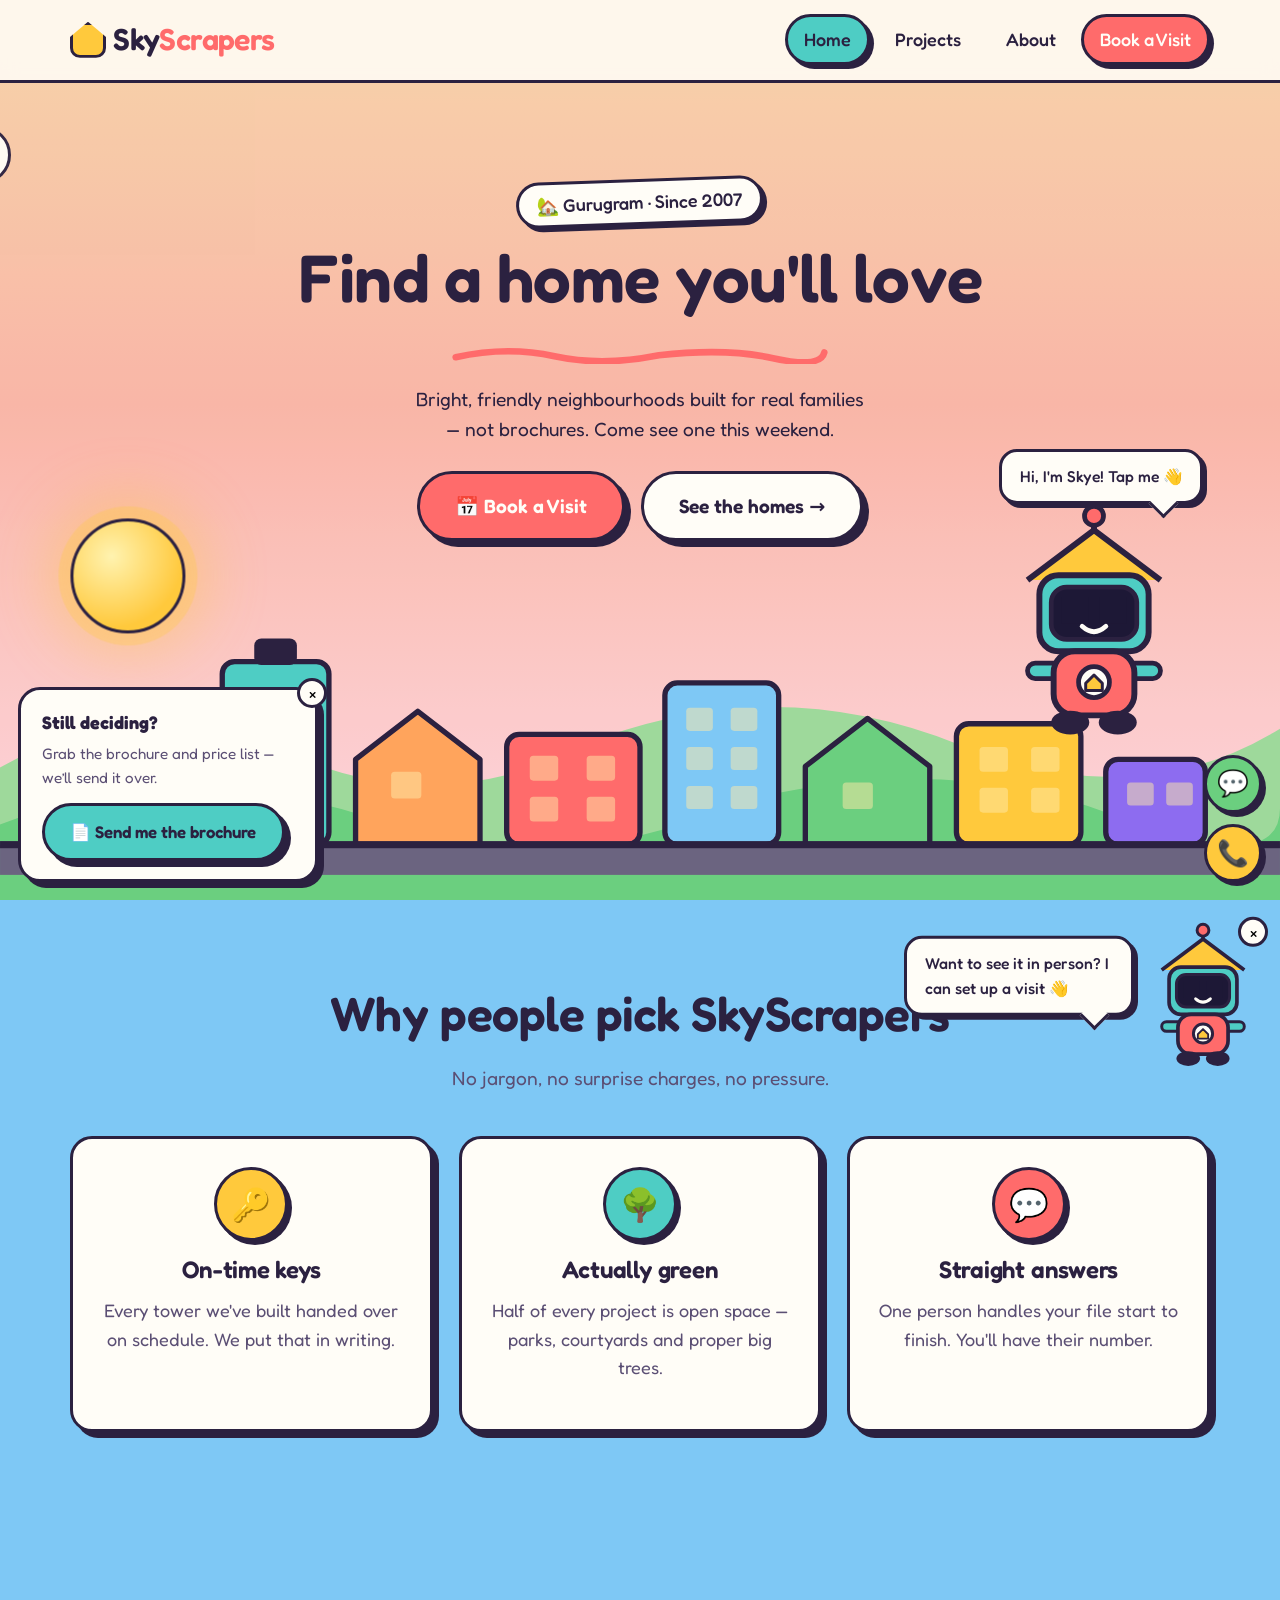
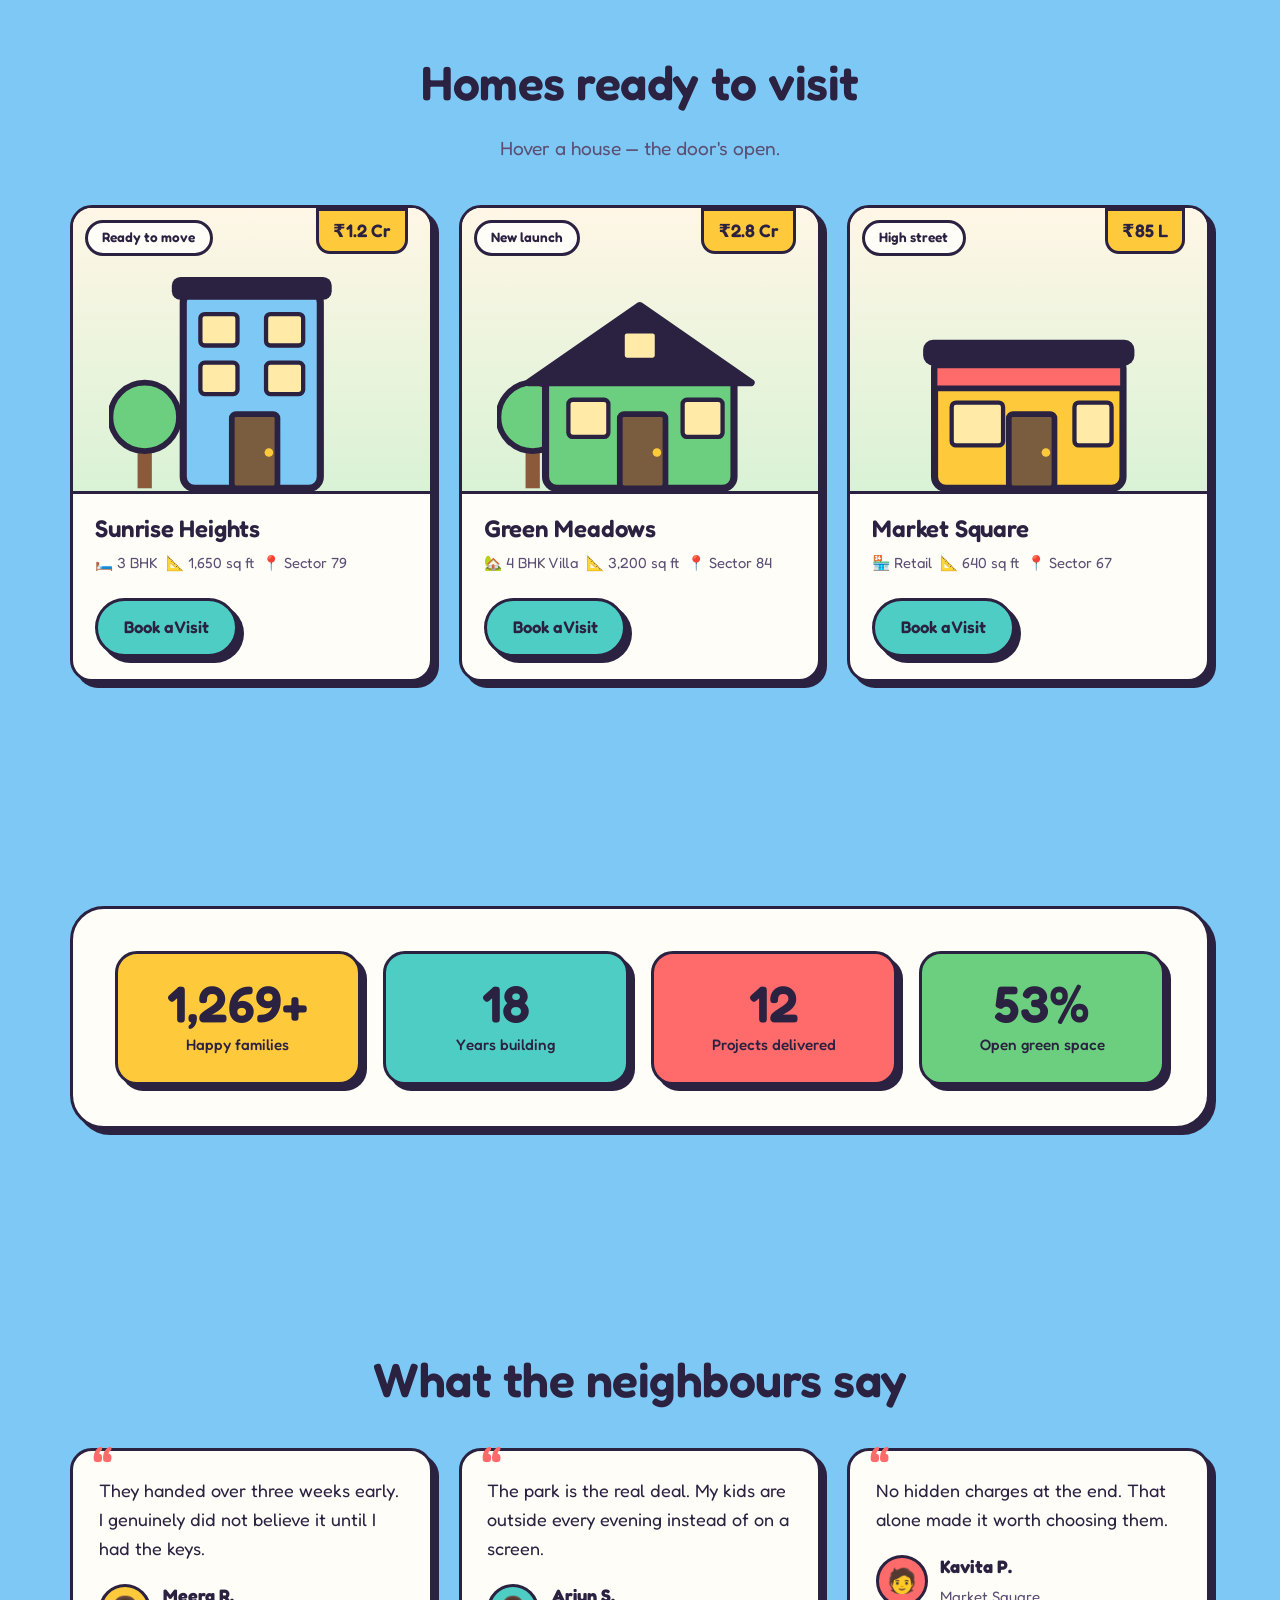
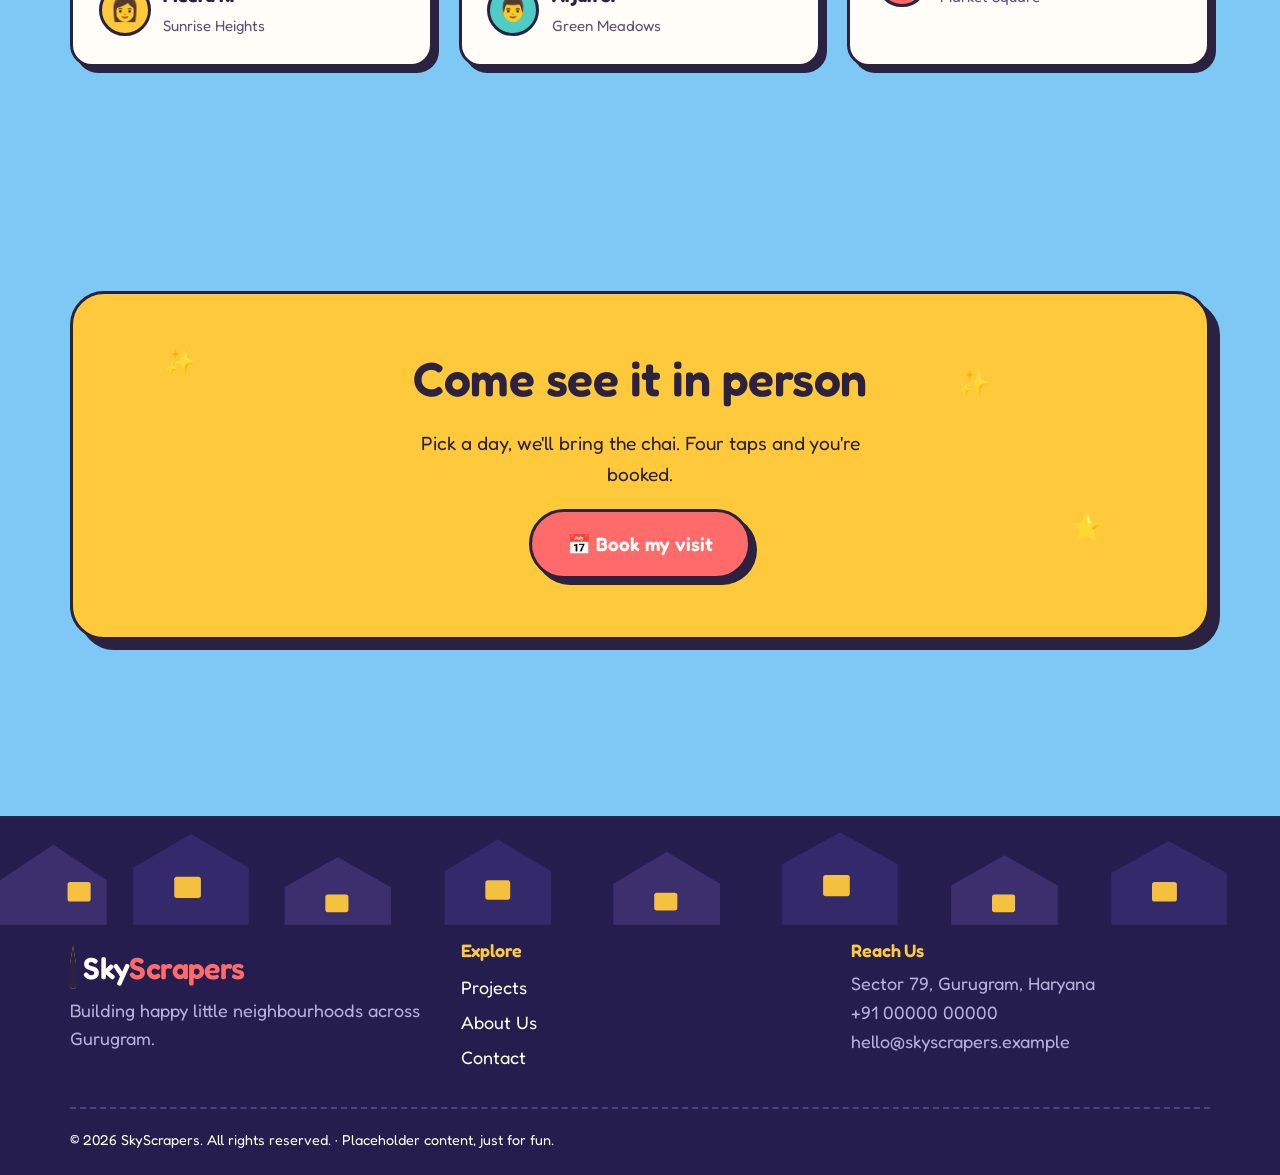
==== commit c918e83d: "Rebrand from Jarvis to SkyScrapers Renames the brand everywhere it is visible: wordmark, page titles" ====
--- a/index.html
+++ b/index.html
@@ -3,8 +3,9 @@
 <head>
   <meta charset="UTF-8" />
   <meta name="viewport" content="width=device-width, initial-scale=1.0" />
-  <meta name="description" content="Jarvis builds happy little neighbourhoods across Gurugram. Book a site visit in four taps." />
-  <title>Jarvis — Homes with a Happy Face</title>
+  <meta name="description" content="SkyScrapers builds happy little neighbourhoods across Gurugram. Book a site visit in four taps." />
+  <title>SkyScrapers — Homes with a Happy Face</title>
+  <link rel="icon" href="favicon.svg" type="image/svg+xml" />
   <link rel="preconnect" href="https://fonts.googleapis.com" />
   <link rel="preconnect" href="https://fonts.gstatic.com" crossorigin />
   <link href="https://fonts.googleapis.com/css2?family=Fredoka:wght@400;500;600&display=swap" rel="stylesheet" />
@@ -13,7 +14,7 @@
 <body data-phone="+910000000000">
   <header class="site-header">
     <div class="container nav-wrap">
-      <a class="brand" href="index.html">Jar<span>vis</span></a>
+      <a class="brand" href="index.html">Sky<span>Scrapers</span></a>
       <button class="nav-toggle" aria-label="Toggle menu" aria-expanded="false">
         <span></span><span></span><span></span>
       </button>
@@ -42,8 +43,8 @@
         </div>
       </div>
 
-      <div class="hero-jarvi">
-        <div class="bubble">Hi, I'm Jarvi! Tap me 👋</div>
+      <div class="hero-skye">
+        <div class="bubble">Hi, I'm Skye! Tap me 👋</div>
       </div>
 
       <div class="skyline">
@@ -104,7 +105,7 @@
     <section class="section">
       <div class="container">
         <div class="section-head">
-          <h2>Why people pick Jarvis</h2>
+          <h2>Why people pick SkyScrapers</h2>
           <p class="lead muted">No jargon, no surprise charges, no pressure.</p>
         </div>
         <div class="grid grid-3">
@@ -267,7 +268,7 @@
     <div class="container">
       <div class="footer-grid">
         <div>
-          <a class="brand" href="index.html">Jar<span>vis</span></a>
+          <a class="brand" href="index.html">Sky<span>Scrapers</span></a>
           <p class="muted">Building happy little neighbourhoods across Gurugram.</p>
         </div>
         <div>
@@ -278,11 +279,11 @@
         </div>
         <div>
           <h4>Reach Us</h4>
-          <p class="muted">Sector 79, Gurugram, Haryana<br />+91 00000 00000<br />hello@jarvis.example</p>
+          <p class="muted">Sector 79, Gurugram, Haryana<br />+91 00000 00000<br />hello@skyscrapers.example</p>
         </div>
       </div>
       <div class="footer-bottom">
-        <span>© <span id="year"></span> Jarvis. All rights reserved. · Placeholder content, just for fun.</span>
+        <span>© <span id="year"></span> SkyScrapers. All rights reserved. · Placeholder content, just for fun.</span>
       </div>
     </div>
   </footer>
--- a/css/styles.css
+++ b/css/styles.css
@@ -1,5 +1,5 @@
 /* ============================================================
-   Jarvis — cartoon edition
+   SkyScrapers — cartoon edition
    Design tokens first. Change the look here, not in the rules.
    ============================================================ */
 
@@ -262,13 +262,15 @@
   letter-spacing: -0.02em;
   display: inline-flex;
   align-items: center;
-  gap: 0.45rem;
+  /* no flex gap here: "Sky" and "Scrapers" are separate flex items and a
+     gap would split the wordmark. The house mark carries its own margin. */
 }
 .brand span { color: var(--coral); }
 .brand::before {
   content: "";
   width: 30px;
   height: 30px;
+  margin-right: 0.45rem;
   background: var(--sun);
   border: var(--line) solid var(--ink);
   border-radius: 8px 8px 10px 10px;
@@ -680,49 +682,49 @@
 }
 
 /* ============================================================
-   JARVI — the mascot
-   ============================================================ */
-
-.jarvi { width: 150px; display: block; overflow: visible; }
-.jarvi .body-g { animation: idleBob 3s ease-in-out infinite; transform-origin: center bottom; transform-box: fill-box; }
+   SKYE — the mascot
+   ============================================================ */
+
+.skye { width: 150px; display: block; overflow: visible; }
+.skye .body-g { animation: idleBob 3s ease-in-out infinite; transform-origin: center bottom; transform-box: fill-box; }
 @keyframes idleBob {
   0%, 100% { transform: translateY(0) scaleY(1); }
   50%      { transform: translateY(-7px) scaleY(1.02); }
 }
-.jarvi .pupil { transition: transform 0.18s var(--smooth); }
-.jarvi .lid { transform-origin: center top; transform-box: fill-box; animation: blink 5s infinite; }
+.skye .pupil { transition: transform 0.18s var(--smooth); }
+.skye .lid { transform-origin: center top; transform-box: fill-box; animation: blink 5s infinite; }
 @keyframes blink {
   0%, 92%, 100% { transform: scaleY(0); }
   95%, 97%      { transform: scaleY(1); }
 }
-.jarvi .antenna-ball { animation: pulseBall 2s ease-in-out infinite; transform-origin: center; transform-box: fill-box; }
+.skye .antenna-ball { animation: pulseBall 2s ease-in-out infinite; transform-origin: center; transform-box: fill-box; }
 @keyframes pulseBall {
   0%, 100% { transform: scale(1); fill: var(--coral); }
   50%      { transform: scale(1.25); fill: var(--sun); }
 }
-.jarvi .arm-r { transform-origin: left center; transform-box: fill-box; }
-.jarvi.waving .arm-r { animation: wave 0.6s ease-in-out 4; }
+.skye .arm-r { transform-origin: left center; transform-box: fill-box; }
+.skye.waving .arm-r { animation: wave 0.6s ease-in-out 4; }
 @keyframes wave {
   0%, 100% { transform: rotate(0deg); }
   50%      { transform: rotate(-58deg); }
 }
-.jarvi.dancing { animation: dance 0.55s ease-in-out 5; }
+.skye.dancing { animation: dance 0.55s ease-in-out 5; }
 @keyframes dance {
   0%, 100% { transform: rotate(0) translateY(0); }
   25%      { transform: rotate(-11deg) translateY(-12px); }
   75%      { transform: rotate(11deg) translateY(-12px); }
 }
-.jarvi.shy .pupil { opacity: 0; }
-
-/* Jarvi in the hero */
-.hero-jarvi {
+.skye.shy .pupil { opacity: 0; }
+
+/* Skye in the hero */
+.hero-skye {
   position: absolute;
   right: clamp(0px, 6vw, 90px);
   bottom: 16%;
   z-index: 3;
   transform: translateX(calc(var(--mx) * 12px));
 }
-.hero-jarvi .jarvi { width: clamp(110px, 15vw, 190px); }
+.hero-skye .skye { width: clamp(110px, 15vw, 190px); }
 
 /* Speech bubble */
 .bubble {
@@ -754,8 +756,8 @@
   to   { opacity: 1; transform: none; }
 }
 
-/* Jarvi peeking up from the bottom edge after a while */
-.jarvi-peek {
+/* Skye peeking up from the bottom edge after a while */
+.skye-peek {
   position: fixed;
   right: 18px;
   bottom: 0;
@@ -767,9 +769,9 @@
   transition: transform 0.7s var(--jelly);
   cursor: pointer;
 }
-.jarvi-peek.up { transform: translateY(16%); }
-.jarvi-peek .jarvi { width: 118px; }
-.jarvi-peek .bubble { margin-bottom: 58px; }
+.skye-peek.up { transform: translateY(16%); }
+.skye-peek .skye { width: 118px; }
+.skye-peek .bubble { margin-bottom: 58px; }
 .peek-close {
   position: absolute;
   top: -6px;
@@ -1111,7 +1113,7 @@
 
 .details-row { display: flex; gap: 1rem; align-items: flex-end; }
 .details-row .fields { flex: 1; min-width: 0; }
-.details-row .jarvi { width: 110px; flex: none; margin-bottom: 1rem; }
+.details-row .skye { width: 110px; flex: none; margin-bottom: 1rem; }
 
 .summary-chip {
   display: inline-block;
@@ -1129,7 +1131,7 @@
 /* Success screen */
 .book-done { display: none; text-align: center; padding: 1rem 0; }
 .book-done.show { display: block; animation: stepIn 0.5s var(--jelly); }
-.book-done .jarvi { width: 150px; margin: 0 auto 1rem; }
+.book-done .skye { width: 150px; margin: 0 auto 1rem; }
 .keys { font-size: 3rem; display: inline-block; animation: jingle 0.7s var(--jelly) 3; }
 @keyframes jingle {
   0%, 100% { transform: rotate(0); }
@@ -1235,17 +1237,17 @@
   .nav a { text-align: center; }
 
   .hero { min-height: 78vh; }
-  .hero-jarvi { right: 4px; bottom: 22%; opacity: 0.92; }
-  .hero-jarvi .jarvi { width: 96px; }
+  .hero-skye { right: 4px; bottom: 22%; opacity: 0.92; }
+  .hero-skye .skye { width: 96px; }
 
   .timeline-item:nth-child(odd),
   .timeline-item:nth-child(even) { margin: 0; }
 
-  .details-row .jarvi { display: none; }
+  .details-row .skye { display: none; }
 
   .mobile-bar { display: flex; }
   .floaters { bottom: 78px; }
-  .jarvi-peek { bottom: 62px; }
+  .skye-peek { bottom: 62px; }
   .nudge { bottom: 78px; left: 12px; right: 12px; max-width: none; }
   .site-footer { padding-bottom: 5rem; }
 }
